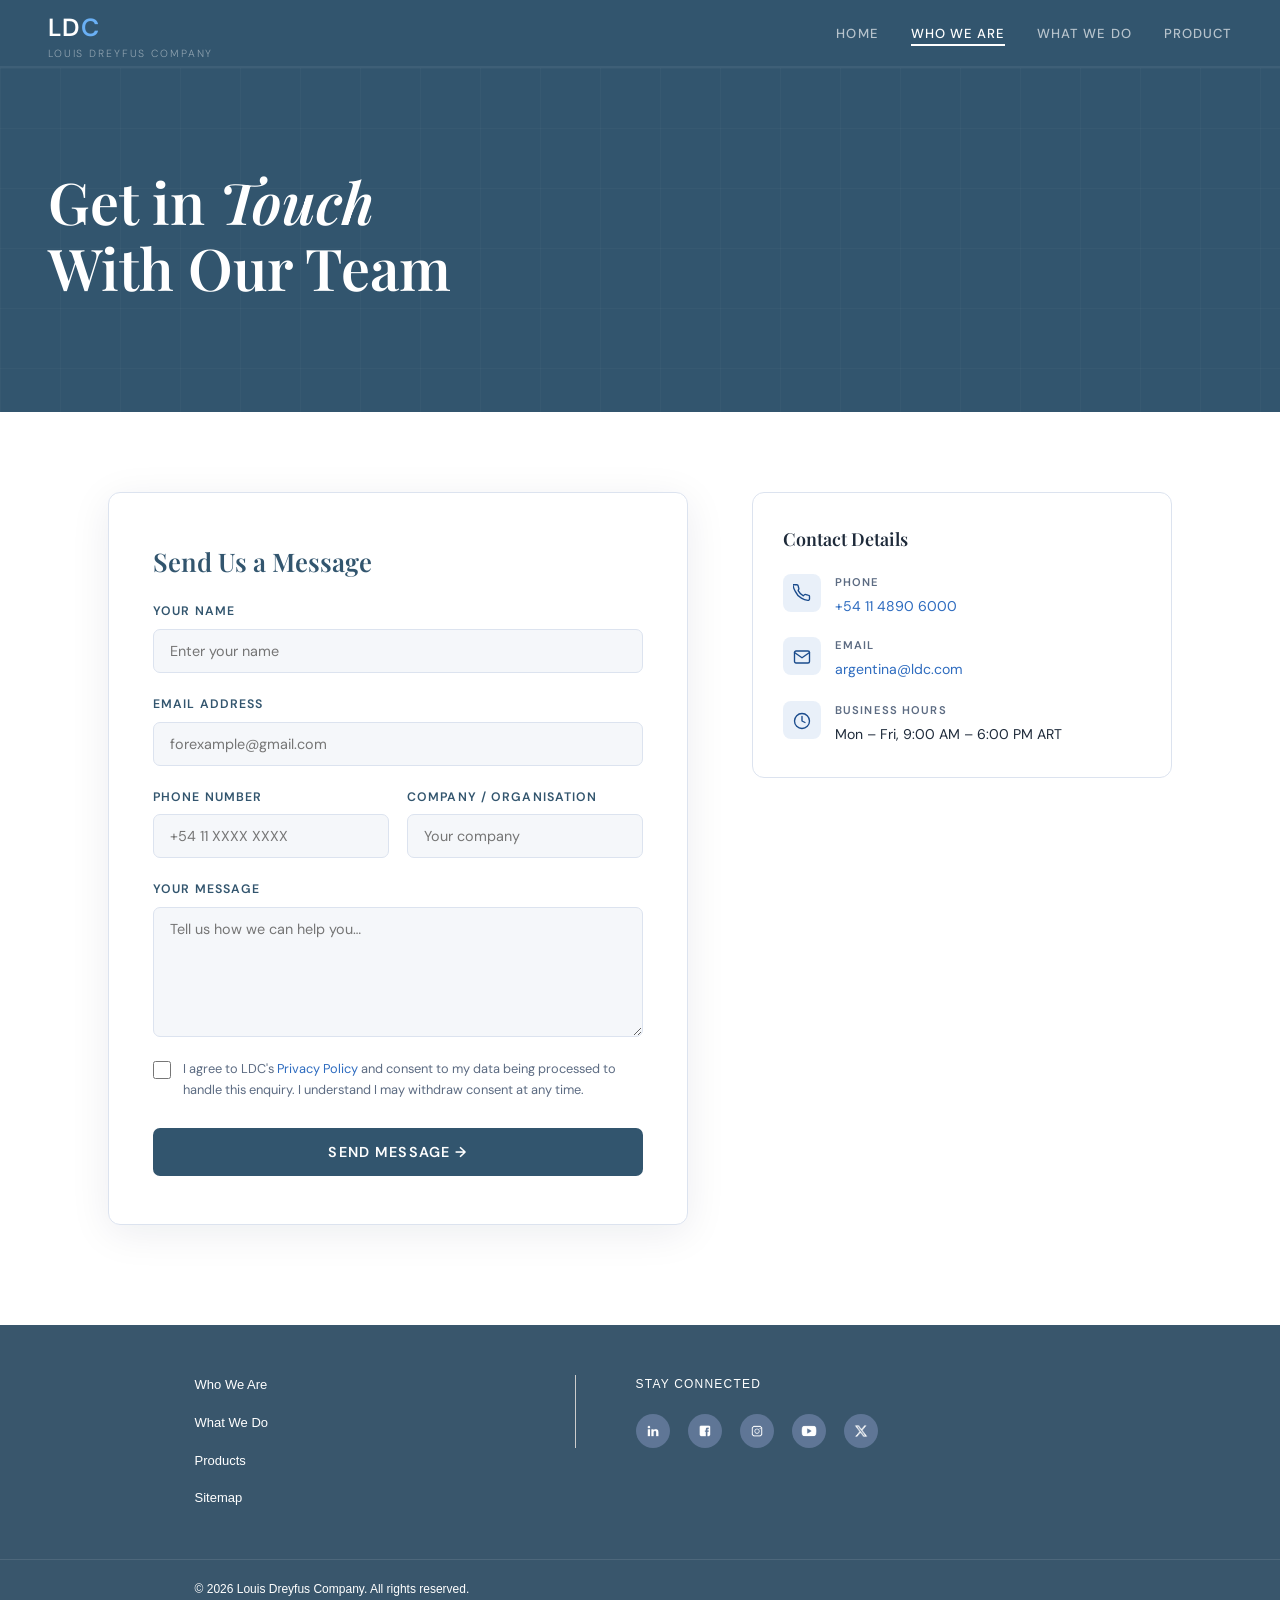
==== contact.html @ 5db34d22 "Made Who we are and what we do section" ====
<!doctype html>
<html lang="en">
  <head>
    <meta charset="UTF-8" />
    <meta name="viewport" content="width=device-width, initial-scale=1.0" />
    <title>Contact Us — LDC Argentina</title>
    <link
      href="https://fonts.googleapis.com/css2?family=Playfair+Display:wght@400;600&family=DM+Sans:wght@300;400;500;600&display=swap"
      rel="stylesheet"
    />
    <link rel="stylesheet" href="assets/contact.css" />
  </head>
  <body>
    <header>
      <nav>
        <a href="index.html" class="nav-logo">
          <div>
            <div class="nav-logo-letters">
              LD<span>C</span><sup class="nav-logo-dot"></sup>
            </div>
            <div class="nav-sub">Louis Dreyfus Company</div>
          </div>
        </a>
        <ul class="nav-links">
          <li><a href="index.html">Home</a></li>
          <li><a href="#" class="active">Who We Are</a></li>
          <li><a href="#">What We Do</a></li>
          <li><a href="#">Product</a></li>
        </ul>
        <div class="menu-icon">
          <span></span>
          <span></span>
        </div>
      </nav>
      <div class="sidebar-parent">
        <div class="sidebar-child">
          <div class="sidebar-body">
            <div class="sidebar-body-child">
              <a href="index.html" class="sb-body-child-link" id="fourth">
                Home
              </a>
            </div>
            <div class="sidebar-body-child">
              <a href="#" class="sb-body-child-link"> Products </a>
            </div>
            <div class="sidebar-body-child">
              <a href="#" class="sb-body-child-link" id="first">
                Who We Are
                <button class="sb-body-icon-holder">
                  <svg viewBox="0 0 24 24" xmlns="http://www.w3.org/2000/svg">
                    <polyline points="9 18 15 12 9 6"></polyline>
                  </svg>
                </button>
              </a>
              <div
                class="body-grandchild-outer-container"
                id="first-grandchild"
              >
                <div class="body-grandchild-inner-container">
                  <div class="grandchild-body">
                    <div class="grandchild-body-head">
                      <a
                        href="#"
                        class="grandchild-head-link"
                        id="first-grandchild-remove"
                      >
                        <button class="grandchild-icon-holder">
                          <svg
                            viewBox="0 0 24 24"
                            class="grandchild-svg"
                            xmlns="http://www.w3.org/2000/svg"
                          >
                            <polyline points="9 18 15 12 9 6"></polyline>
                          </svg>
                        </button>
                        Who We Are
                      </a>
                    </div>
                    <div class="grandchild-body-main">
                      <div class="grandchild-main-child">
                        <a href="" class="grandchild-main-child-link"
                          >About Us</a
                        >
                      </div>
                      <div class="grandchild-main-child">
                        <a href="" class="grandchild-main-child-link"
                          >LDC in Argentina</a
                        >
                      </div>
                      <div class="grandchild-main-child">
                        <a
                          href="#"
                          class="grandchild-main-child-link"
                          id="Business_Lines"
                          >Business Lines
                          <div class="plus-icon" id="plus-icon">
                            <svg
                              aria-hidden="true"
                              focusable="false"
                              data-prefix="fas"
                              data-icon="plus"
                              class="svg-inline--fa fa-plus fa-w-14 ldc-nav__collapse-link-icon"
                              role="img"
                              xmlns="http://www.w3.org/2000/svg"
                              viewBox="0 0 448 512"
                            >
                              <path
                                fill="currentColor"
                                d="M416 208H272V64c0-17.67-14.33-32-32-32h-32c-17.67 0-32 14.33-32 32v144H32c-17.67 0-32 14.33-32 32v32c0 17.67 14.33 32 32 32h144v144c0 17.67 14.33 32 32 32h32c17.67 0 32-14.33 32-32V304h144c17.67 0 32-14.33 32-32v-32c0-17.67-14.33-32-32-32z"
                              ></path>
                            </svg>
                          </div>
                        </a>
                        <div class="gc-dropdown-parent" id="Gc_Dropdown">
                          <div class="gc-dropdown-child">
                            <a href="#" class="gc-child">Cotton</a>
                            <a href="#" class="gc-child"
                              >Food & Feed Solutions</a
                            >
                            <a href="#" class="gc-child">Grains & Oilseeds</a>
                          </div>
                        </div>
                      </div>
                      <div class="grandchild-main-child">
                        <a href="" class="grandchild-main-child-link"
                          >Our Value Chain</a
                        >
                      </div>
                      <div class="grandchild-main-child">
                        <a href="" class="grandchild-main-child-link"
                          >Our Locations</a
                        >
                      </div>
                    </div>
                  </div>
                </div>
              </div>
            </div>

            <div class="sidebar-body-child">
              <a href="#" class="sb-body-child-link" id="second">
                What We Do
                <button class="sb-body-icon-holder">
                  <svg viewBox="0 0 24 24" xmlns="http://www.w3.org/2000/svg">
                    <polyline points="9 18 15 12 9 6"></polyline>
                  </svg>
                </button>
              </a>
              <div
                class="body-grandchild-outer-container"
                id="second-grandchild"
              >
                <div class="body-grandchild-inner-container">
                  <div class="grandchild-body">
                    <div class="grandchild-body-head">
                      <a
                        href="#"
                        class="grandchild-head-link"
                        id="second-grandchild-remove"
                      >
                        <button class="grandchild-icon-holder">
                          <svg
                            viewBox="0 0 24 24"
                            class="grandchild-svg"
                            xmlns="http://www.w3.org/2000/svg"
                          >
                            <polyline points="9 18 15 12 9 6"></polyline>
                          </svg>
                        </button>
                        What We Do
                      </a>
                    </div>
                    <div class="grandchild-body-main">
                      <div class="grandchild-main-child">
                        <a href="" class="grandchild-main-child-link"
                          >Animal Feed & Pet Food</a
                        >
                      </div>
                      <div class="grandchild-main-child">
                        <a href="" class="grandchild-main-child-link"
                          >Bioenergy</a
                        >
                      </div>
                      <div class="grandchild-main-child">
                        <a
                          href="#"
                          class="grandchild-main-child-link"
                          id="Food_Beverages"
                        >
                          Food & Beverages
                          <div class="plus-icon" id="plus-icon-food">
                            <svg
                              aria-hidden="true"
                              focusable="false"
                              data-prefix="fas"
                              data-icon="plus"
                              class="svg-inline--fa fa-plus fa-w-14 ldc-nav__collapse-link-icon"
                              role="img"
                              xmlns="http://www.w3.org/2000/svg"
                              viewBox="0 0 448 512"
                            >
                              <path
                                fill="currentColor"
                                d="M416 208H272V64c0-17.67-14.33-32-32-32h-32c-17.67 0-32 14.33-32 32v144H32c-17.67 0-32 14.33-32 32v32c0 17.67 14.33 32 32 32h144v144c0 17.67 14.33 32 32 32h32c17.67 0 32-14.33 32-32V304h144c17.67 0 32-14.33 32-32v-32c0-17.67-14.33-32-32-32z"
                              ></path>
                            </svg>
                          </div>
                        </a>
                        <div class="gc-dropdown-parent" id="Gc_Dropdown_Food">
                          <div class="gc-dropdown-child">
                            <a href="#" class="gc-child">Sugar</a>
                            <a href="#" class="gc-child">Rice</a>
                            <a href="#" class="gc-child">Fruit Juice</a>
                            <a href="#" class="gc-child">Edible Oils</a>
                            <a href="#" class="gc-child">Coffee</a>
                            <a href="#" class="gc-child">Cereals</a>
                          </div>
                        </div>
                      </div>
                      <div class="grandchild-main-child">
                        <a
                          href="#"
                          class="grandchild-main-child-link"
                          id="Ingredients"
                        >
                          Ingredients
                          <div class="plus-icon" id="plus-icon-ingredients">
                            <svg
                              aria-hidden="true"
                              focusable="false"
                              data-prefix="fas"
                              data-icon="plus"
                              class="svg-inline--fa fa-plus fa-w-14 ldc-nav__collapse-link-icon"
                              role="img"
                              xmlns="http://www.w3.org/2000/svg"
                              viewBox="0 0 448 512"
                            >
                              <path
                                fill="currentColor"
                                d="M416 208H272V64c0-17.67-14.33-32-32-32h-32c-17.67 0-32 14.33-32 32v144H32c-17.67 0-32 14.33-32 32v32c0 17.67 14.33 32 32 32h144v144c0 17.67 14.33 32 32 32h32c17.67 0 32-14.33 32-32V304h144c17.67 0 32-14.33 32-32v-32c0-17.67-14.33-32-32-32z"
                              ></path>
                            </svg>
                          </div>
                        </a>
                        <div
                          class="gc-dropdown-parent"
                          id="Gc_Dropdown_Ingredients"
                        >
                          <div class="gc-dropdown-child">
                            <a href="#" class="gc-child">Canola Oil</a>
                            <a href="#" class="gc-child">Glycerin</a>
                            <a href="#" class="gc-child">Lecithin</a>
                            <a href="#" class="gc-child"
                              >Neutral Citrus Ingredients</a
                            >
                          </div>
                        </div>
                      </div>
                      <div class="grandchild-main-child">
                        <a href="" class="grandchild-main-child-link"
                          >Plants Proteins</a
                        >
                      </div>
                      <div class="grandchild-main-child">
                        <a href="" class="grandchild-main-child-link"
                          >Pharmaceuticals & Cosmetics</a
                        >
                      </div>
                      <div class="grandchild-main-child">
                        <a href="" class="grandchild-main-child-link"
                          >Textiles & Fibers</a
                        >
                      </div>
                      <div class="grandchild-main-child">
                        <a href="" class="grandchild-main-child-link"
                          >Transportation</a
                        >
                      </div>
                    </div>
                  </div>
                </div>
              </div>
            </div>
          </div>

          <div class="sidebar-footer">
            <div class="sidebar-footer-child">
              <div class="social-icon-container">
                <a href="" class="social-icon-link" aria-label="YouTube">
                  <img
                    src="./Images/icon-youtube-white-1.png"
                    alt="YouTube"
                    class="social-icon-image"
                  />
                </a>
                <a href="" class="social-icon-link" aria-label="X">
                  <img
                    src="./Images/x-logo-5-1.png"
                    alt="X"
                    class="social-icon-image"
                  />
                </a>
                <a href="" class="social-icon-link" aria-label="LinkedIn">
                  <img
                    src="./Images/icon-linkedin-white-1.png"
                    alt="LinkedIn"
                    class="social-icon-image"
                  />
                </a>
                <a href="" class="social-icon-link" aria-label="Facebook">
                  <img
                    src="./Images/facebook-v3.png"
                    alt="Facebook"
                    class="social-icon-image"
                  />
                </a>
                <a href="" class="social-icon-link" aria-label="Instagram">
                  <img
                    src="./Images/instagram-v2.png"
                    alt="Instagram"
                    class="social-icon-image"
                  />
                </a>
              </div>
            </div>
          </div>
        </div>
      </div>
    </header>

    <section class="hero">
      <div class="hero-grid"></div>
      <div class="hero-content">
        <h1>Get in <em>Touch</em><br />With Our Team</h1>
      </div>
    </section>

    <main>
      <div class="page-wrap">
        <div class="form-card">
          <h2>Send Us a Message</h2>

          <form id="contactForm" novalidate>
            <div class="form-row-x">
              <div class="field">
                <label for="fname">Your Name</label>
                <input
                  type="text"
                  id="fname"
                  placeholder="Enter your name"
                  required
                />
              </div>
            </div>

            <div class="field">
              <label for="email">Email Address</label>
              <input
                type="email"
                id="email"
                placeholder="forexample@gmail.com"
                required
              />
            </div>

            <div class="form-row">
              <div class="field">
                <label for="phone">Phone Number</label>
                <input type="tel" id="phone" placeholder="+54 11 XXXX XXXX" />
              </div>
              <div class="field">
                <label for="company">Company / Organisation</label>
                <input type="text" id="company" placeholder="Your company" />
              </div>
            </div>

            <div class="field">
              <label for="msg">Your Message</label>
              <textarea
                id="msg"
                placeholder="Tell us how we can help you…"
                required
              ></textarea>
            </div>

            <div class="check-wrap">
              <input type="checkbox" id="consent" required />
              <p>
                I agree to LDC's <a href="#">Privacy Policy</a> and consent to
                my data being processed to handle this enquiry. I understand I
                may withdraw consent at any time.
              </p>
            </div>

            <button type="submit" class="btn-submit">
              Send Message &rarr;
            </button>
          </form>
        </div>

        <aside class="sidebar">
          <div class="info-card">
            <h3>Contact Details</h3>

            <div class="contact-item">
              <div class="ci-icon">
                <svg
                  viewBox="0 0 24 24"
                  fill="none"
                  stroke="#1a4b8c"
                  stroke-width="1.8"
                  stroke-linecap="round"
                  stroke-linejoin="round"
                >
                  <path
                    d="M22 16.92v3a2 2 0 01-2.18 2 19.79 19.79 0 01-8.63-3.07A19.5 19.5 0 013.07 9.81a19.79 19.79 0 01-3.07-8.72A2 2 0 012 1h3a2 2 0 012 1.72c.127.96.361 1.903.7 2.81a2 2 0 01-.45 2.11L6.91 8.91a16 16 0 006.88 6.88l1.27-1.27a2 2 0 012.11-.45c.907.339 1.85.573 2.81.7A2 2 0 0122 16.92z"
                  />
                </svg>
              </div>
              <div>
                <div class="ci-label">Phone</div>
                <div class="ci-value">
                  <a href="tel:+541148906000">+54 11 4890 6000</a>
                </div>
              </div>
            </div>

            <div class="contact-item">
              <div class="ci-icon">
                <svg
                  viewBox="0 0 24 24"
                  fill="none"
                  stroke="#1a4b8c"
                  stroke-width="1.8"
                  stroke-linecap="round"
                  stroke-linejoin="round"
                >
                  <path
                    d="M4 4h16c1.1 0 2 .9 2 2v12c0 1.1-.9 2-2 2H4c-1.1 0-2-.9-2-2V6c0-1.1.9-2 2-2z"
                  />
                  <polyline points="22,6 12,13 2,6" />
                </svg>
              </div>
              <div>
                <div class="ci-label">Email</div>
                <div class="ci-value">
                  <a href="mailto:argentina@ldc.com">argentina@ldc.com</a>
                </div>
              </div>
            </div>

            <div class="contact-item">
              <div class="ci-icon">
                <svg
                  viewBox="0 0 24 24"
                  fill="none"
                  stroke="#1a4b8c"
                  stroke-width="1.8"
                  stroke-linecap="round"
                  stroke-linejoin="round"
                >
                  <circle cx="12" cy="12" r="10" />
                  <polyline points="12 6 12 12 16 14" />
                </svg>
              </div>
              <div>
                <div class="ci-label">Business Hours</div>
                <div class="ci-value">Mon – Fri, 9:00 AM – 6:00 PM ART</div>
              </div>
            </div>
          </div>
        </aside>
      </div>
    </main>

    <!-- FOOTER -->
    <footer>
      <div class="footer">
        <div class="footer-child">
          <div class="footer-links">
            <div class="footer-col">
              <div class="footer-accordion-body" id="footer-site">
                <div class="footer-col-grid">
                  <div class="footer-col-left">
                    <a href="#" class="footer-link">Who We Are</a>
                    <a href="#" class="footer-link">What We Do</a>
                    <a href="contact.html" class="footer-link">Products</a>
                    <a href="#" class="footer-link">Sitemap</a>
                  </div>
                </div>
              </div>
            </div>

            <div class="footer-col footer-col-social">
              <span class="footer-social-heading">Stay Connected</span>
              <div class="footer-social-icons">
                <a href="" class="footer-social-link" aria-label="LinkedIn">
                  <img
                    src="./Images/icon-linkedin-white-1.png"
                    alt="LinkedIn"
                    class="footer-social-icon"
                  />
                </a>
                <a href="" class="footer-social-link" aria-label="Facebook">
                  <img
                    src="./Images/facebook-v3.png"
                    alt="Facebook"
                    class="footer-social-icon"
                  />
                </a>
                <a href="" class="footer-social-link" aria-label="Instagram">
                  <img
                    src="./Images/instagram-v2.png"
                    alt="Instagram"
                    class="footer-social-icon"
                  />
                </a>
                <a href="" class="footer-social-link" aria-label="YouTube">
                  <img
                    src="./Images/icon-youtube-white-1.png"
                    alt="YouTube"
                    class="footer-social-icon"
                  />
                </a>
                <a href="" class="footer-social-link" aria-label="X">
                  <img
                    src="./Images/x-logo-5-1.png"
                    alt="X"
                    class="footer-social-icon"
                  />
                </a>
              </div>
            </div>
          </div>
        </div>
      </div>
      <div class="footer-bottom">
        <span class="footer-copyright"
          >© 2026 Louis Dreyfus Company. All rights reserved.
        </span>
      </div>
    </footer>

    <div id="toast">
      ✓ &nbsp;Your message has been sent. We'll be in touch shortly.
    </div>

    <script src="assets/contact.js"></script>
  </body>
</html>
---- assets/contact.css ----
*,
*::before,
*::after {
  box-sizing: border-box;
  margin: 0;
  padding: 0;
}

:root {
  --navy: #32556e;
  --navy-mid: #1d313f;
  --blue: #4e718a;
  --blue-lt: #2d6bbf;
  --green: #ffffff;
  --green-lt: #38c05e;
  --white: #ffffff;
  --off-wh: #f5f7fa;
  --border: #dce3ef;
  --text: #1e2a3a;
  --muted: #5c6b82;
  --font-disp: "Playfair Display", Georgia, serif;
  --font-body: "DM Sans", sans-serif;
}

html {
  scroll-behavior: smooth;
}

body {
  font-family: var(--font-body);
  color: var(--text);
  background: var(--white);
  line-height: 1.6;
}

nav {
  position: fixed;
  top: 0;
  left: 0;
  right: 0;
  z-index: 100;
  background: var(--navy);
  display: flex;
  align-items: center;
  justify-content: space-between;
  padding: 0 48px;
  height: 68px;
  border-bottom: 2px solid rgba(255, 255, 255, 0.06);
}
.nav-logo {
  display: flex;
  align-items: center;
  gap: 10px;
  text-decoration: none;
}
.nav-logo-letters {
  font-family: var(--font-body);
  font-weight: 600;
  font-size: 1.55rem;
  letter-spacing: 0.04em;
  color: var(--white);
}
.nav-logo-letters span {
  color: #6ab0f5;
}
.nav-logo-dot {
  width: 7px;
  height: 7px;
  background: var(--green);
  border-radius: 50%;
  margin-left: 2px;
  margin-bottom: 14px;
  flex-shrink: 0;
}
.nav-sub {
  font-family: var(--font-body);
  font-size: 0.65rem;
  font-weight: 300;
  letter-spacing: 0.18em;
  text-transform: uppercase;
  color: rgba(255, 255, 255, 0.45);
  margin-top: -2px;
}
.nav-links {
  display: flex;
  gap: 32px;
  list-style: none;
}
.nav-links a {
  color: rgba(255, 255, 255, 0.65);
  text-decoration: none;
  font-size: 0.82rem;
  font-weight: 500;
  letter-spacing: 0.08em;
  text-transform: uppercase;
  transition: color 0.2s;
}
.nav-links a:hover,
.nav-links a.active {
  color: var(--white);
}
.nav-links a.active {
  border-bottom: 2px solid var(--green);
  padding-bottom: 2px;
}
.menu-icon {
  display: none;
}
.sidebar-parent {
  display: none;
}
.hero {
  margin-top: 68px;
  background-color: var(--navy);
  position: relative;
  overflow: hidden;
  padding: 100px 48px 90px;
}
.hero::before {
  content: "";
  position: absolute;
  inset: 0;
}
.hero-grid {
  position: absolute;
  inset: 0;
  background-image:
    linear-gradient(rgba(255, 255, 255, 0.025) 1px, transparent 1px),
    linear-gradient(90deg, rgba(255, 255, 255, 0.025) 1px, transparent 1px);
  background-size: 60px 60px;
}
.hero-content {
  position: relative;
  z-index: 2;
  max-width: 700px;
}
.hero-eyebrow {
  display: inline-flex;
  align-items: center;
  gap: 10px;
  font-size: 0.72rem;
  font-weight: 600;
  letter-spacing: 0.22em;
  text-transform: uppercase;
  color: var(--green);
  margin-bottom: 22px;
}
.hero-eyebrow::before {
  content: "";
  display: block;
  width: 28px;
  height: 2px;
  background: var(--green);
  flex-shrink: 0;
}
.hero h1 {
  font-family: var(--font-disp);
  font-size: clamp(2.4rem, 5vw, 3.6rem);
  font-weight: 600;
  color: var(--white);
  line-height: 1.15;
  margin-bottom: 22px;
}
.hero h1 em {
  font-style: italic;
  color: var(--green);
}
.hero-desc {
  font-size: 0.98rem;
  font-weight: 300;
  color: var(--green);
  max-width: 520px;
  line-height: 1.75;
}

.page-wrap {
  max-width: 1160px;
  margin: 0 auto;
  padding: 80px 48px 100px;
  display: grid;
  grid-template-columns: 1fr 420px;
  gap: 64px;
  align-items: start;
}

.form-card {
  background: var(--white);
  border: 1px solid var(--border);
  border-radius: 12px;
  padding: 48px 44px;
  box-shadow: 0 8px 40px rgba(10, 31, 68, 0.08);
}
.form-card h2 {
  font-family: var(--font-disp);
  font-size: 1.6rem;
  font-weight: 600;
  color: var(--navy);
  margin-bottom: 20px;
}
.form-card .sub {
  font-size: 0.87rem;
  color: var(--muted);
  margin-bottom: 36px;
}

.form-row {
  display: grid;
  grid-template-columns: 1fr 1fr;
  gap: 18px;
}

.field {
  margin-bottom: 22px;
  display: flex;
  flex-direction: column;
  gap: 7px;
}
.field label {
  font-size: 0.77rem;
  font-weight: 600;
  letter-spacing: 0.09em;
  text-transform: uppercase;
  color: var(--navy);
}
.field input,
.field select,
.field textarea {
  width: 100%;
  padding: 12px 16px;
  border: 1.5px solid var(--border);
  border-radius: 7px;
  font-family: var(--font-body);
  font-size: 0.9rem;
  color: var(--text);
  background: var(--off-wh);
  transition:
    border-color 0.2s,
    box-shadow 0.2s,
    background 0.2s;
  outline: none;
  appearance: none;
}
.field input:focus,
.field select:focus,
.field textarea:focus {
  border-color: var(--blue-lt);
  background: var(--white);
  box-shadow: 0 0 0 3px rgba(45, 107, 191, 0.12);
}
.field textarea {
  resize: vertical;
  min-height: 130px;
}
.field select {
  background-image: url("data:image/svg+xml,%3Csvg xmlns='http://www.w3.org/2000/svg' width='12' height='8' fill='none'%3E%3Cpath d='M1 1l5 5 5-5' stroke='%235c6b82' stroke-width='1.8' stroke-linecap='round'/%3E%3C/svg%3E");
  background-repeat: no-repeat;
  background-position: right 14px center;
  padding-right: 40px;
  cursor: pointer;
}

.check-wrap {
  display: flex;
  align-items: flex-start;
  gap: 12px;
  margin-bottom: 28px;
}
.check-wrap input[type="checkbox"] {
  width: 18px;
  height: 18px;
  accent-color: var(--blue);
  flex-shrink: 0;
  margin-top: 2px;
}
.check-wrap p {
  font-size: 0.8rem;
  color: var(--muted);
  line-height: 1.6;
}
.check-wrap a {
  color: var(--blue-lt);
  text-decoration: none;
}

.btn-submit {
  width: 100%;
  padding: 15px 24px;
  background: var(--navy);
  color: var(--white);
  border: none;
  border-radius: 7px;
  font-family: var(--font-body);
  font-size: 0.9rem;
  font-weight: 600;
  letter-spacing: 0.08em;
  text-transform: uppercase;
  cursor: pointer;
  position: relative;
  overflow: hidden;
  transition:
    background 0.25s,
    transform 0.15s;
}
.btn-submit::after {
  content: "";
  position: absolute;
  inset: 0;
  background: linear-gradient(
    90deg,
    transparent,
    rgba(255, 255, 255, 0.08),
    transparent
  );
  transform: translateX(-100%);
  transition: transform 0.5s;
}
.btn-submit:hover {
  background: var(--blue);
}
.btn-submit:hover::after {
  transform: translateX(100%);
}
.btn-submit:active {
  transform: scale(0.98);
}

.sidebar {
  display: flex;
  flex-direction: column;
  gap: 28px;
}

.info-card {
  border-radius: 12px;
  padding: 32px 30px;
  border: 1px solid var(--border);
  background: var(--white);
}
.info-card.dark {
  background: var(--navy);
  border-color: transparent;
  color: var(--white);
  display: none;
}
.info-card h3 {
  font-family: var(--font-disp);
  font-size: 1.12rem;
  font-weight: 600;
  margin-bottom: 20px;
  color: inherit;
}
.info-card.dark h3 {
  color: var(--white);
}

.contact-item {
  display: flex;
  align-items: flex-start;
  gap: 14px;
  margin-bottom: 20px;
}
.contact-item:last-child {
  margin-bottom: 0;
}
.ci-icon {
  width: 38px;
  height: 38px;
  border-radius: 8px;
  background: rgba(45, 107, 191, 0.1);
  display: flex;
  align-items: center;
  justify-content: center;
  flex-shrink: 0;
}
.dark .ci-icon {
  background: rgba(255, 255, 255, 0.1);
}
.ci-icon svg {
  width: 18px;
  height: 18px;
}
.ci-label {
  font-size: 0.7rem;
  font-weight: 600;
  letter-spacing: 0.1em;
  text-transform: uppercase;
  color: var(--muted);
  margin-bottom: 4px;
}
.dark .ci-label {
  color: rgba(255, 255, 255, 0.5);
}
.ci-value {
  font-size: 0.88rem;
  font-weight: 400;
  color: var(--text);
  line-height: 1.55;
}
.dark .ci-value {
  color: rgba(255, 255, 255, 0.85);
}
.ci-value a {
  color: var(--blue-lt);
  text-decoration: none;
}
.dark .ci-value a {
  color: #7ec8f8;
}

.divider {
  height: 1px;
  background: rgba(255, 255, 255, 0.1);
  margin: 18px 0;
}

.offices-list {
  display: flex;
  flex-direction: column;
  gap: 14px;
}
.office {
  padding: 14px 16px;
  border-radius: 8px;
  background: rgba(255, 255, 255, 0.05);
  border: 1px solid rgba(255, 255, 255, 0.08);
}
.office-city {
  font-size: 0.8rem;
  font-weight: 600;
  color: var(--white);
  margin-bottom: 4px;
}
.office-addr {
  font-size: 0.78rem;
  color: rgba(255, 255, 255, 0.55);
  line-height: 1.5;
}
.office-dot {
  display: inline-block;
  width: 7px;
  height: 7px;
  background: var(--green);
  border-radius: 50%;
  margin-right: 8px;
}

.hours-grid {
  display: grid;
  grid-template-columns: auto 1fr;
  gap: 6px 16px;
}
.hours-day {
  font-size: 0.82rem;
  font-weight: 500;
  color: var(--text);
}
.hours-time {
  font-size: 0.82rem;
  color: var(--muted);
}

#toast {
  position: fixed;
  bottom: 32px;
  right: 32px;
  background: var(--navy);
  color: var(--white);
  padding: 16px 24px;
  border-radius: 10px;
  font-size: 0.88rem;
  font-weight: 500;
  box-shadow: 0 8px 30px rgba(0, 0, 0, 0.25);
  border-left: 4px solid var(--green);
  transform: translateY(20px);
  opacity: 0;
  transition:
    opacity 0.3s,
    transform 0.3s;
  pointer-events: none;
  z-index: 999;
  max-width: 320px;
}
#toast.show {
  opacity: 1;
  transform: translateY(0);
}

@media (max-width: 900px) {
  nav {
    padding: 0 24px;
  }
  .nav-links {
    display: none;
  }
  .menu-icon {
    display: block;
    cursor: pointer;
    height: 20px;
    position: relative;
    right: 0;
    width: 20px;
  }
  .menu-icon span {
    background: #d8d8d8;
    height: 1px;
    left: 0;
    margin: 0 auto;
    position: absolute;
    right: 0;
    transform: rotate(0);
    transition: all 0.5s cubic-bezier(0.175, 0.885, 0.32, 1.275);
    width: 100%;
  }
  .menu-icon span:first-child {
    top: 5px;
  }
  .menu-icon.active span:first-child {
    top: 50%;
    transform: translateY(-50%) rotate(-45deg);
  }
  .menu-icon span:last-child {
    bottom: 5px;
  }
  .menu-icon.active span:last-child {
    bottom: 50%;
    transform: translateY(50%) rotate(45deg);
  }
  .sidebar-parent {
    display: block;
    position: fixed;
    top: 70px;
    right: 0;
    bottom: 0;
    width: 300px;
    transform: translateX(500px);
    transition: all 0.4s ease-in-out;
    z-index: 100;
  }
  .sidebar-parent.active {
    transform: translateX(0px);
  }
  .sidebar-child {
    height: 100%;
    overflow-y: auto;
    display: flex;
    flex-flow: column nowrap;
    background-color: white;
  }
  .sidebar-body {
    display: flex;
    flex-flow: column nowrap;
    flex: 1;
    overflow-y: auto;
  }
  .sidebar-footer {
    background-color: var(--topbar-bg);
    margin-top: auto;
    position: relative;
    z-index: 300;
    flex-shrink: 0;
  }
  .sidebar-body-child {
    padding-left: 1rem;
    padding-right: 2px;
    border-bottom: 1px solid #e5e5e5;
  }
  .sb-body-child-link {
    font-family: var(--font-family);
    display: flex;
    justify-content: space-between;
    text-decoration: none;
    text-transform: capitalize;
    font-size: 20px;
    font-weight: lighter;
    line-height: 1.5em;
    color: var(--black-font-color);
    align-items: center;
    padding: 0.875em 0;
  }
  .sb-body-icon-holder {
    border: none;
    background-color: transparent;
  }
  .sb-body-icon-holder svg {
    fill: white;
    stroke: black;
    width: 25px;
    height: 25px;
  }
  .body-grandchild-outer-container {
    display: block;
    position: fixed;
    top: 0;
    right: 0;
    bottom: 0;
    transform: translateX(500px);
    transition: 0.4s ease-in-out;
    z-index: 200;
  }
  .body-grandchild-outer-container.active {
    transform: translateX(0);
  }

  .body-grandchild-inner-container {
    height: calc(112vh - 50px - 155px);
    width: 300px;
    display: flex;
    flex-flow: column nowrap;
    padding-left: 10px;
    padding-right: 10px;
    background-color: white;
    overflow-y: auto;
  }
  .grandchild-body {
    display: flex;
    flex-flow: column nowrap;
  }
  .grandchild-body-head {
    padding: 1.1rem 0 1.1rem 0;
    display: flex;
    justify-content: flex-start;
    align-items: center;
    border-bottom: 1px solid #e5e5e5;
  }
  .grandchild-head-link {
    text-decoration: none;
    display: flex;
    align-items: center;
    font-size: 25px;
    font-weight: lighter;
    font-family: var(--font-family);
    color: var(--black-font-color);
  }
  .grandchild-icon-holder {
    background-color: transparent;
    border: none;
  }
  .grandchild-svg {
    width: 30px;
    height: 30px;
    fill: white;
    stroke: black;
    transform: rotate(180deg);
  }
  .grandchild-body-main {
    display: flex;
    flex-flow: column nowrap;
  }
  .grandchild-main-child {
    padding: 1rem 0px 1rem 0px;
    width: 100%;
    border-bottom: 1px solid #e5e5e5;
  }
  .grandchild-main-child:last-child {
    border-bottom: none;
  }
  .grandchild-main-child-link {
    display: flex;
    justify-content: space-between;
    width: 100%;
    font-weight: lighter;
    text-decoration: none;
    font-size: 17px;
    color: var(--grandchild-text-color);
  }
  .gc-dropdown-parent {
    max-height: 0;
    overflow: hidden;
    opacity: 0;
    pointer-events: none;
    transition:
      max-height 0.3s ease-in-out,
      opacity 0.2s ease-in-out;
  }
  .gc-dropdown-parent.active {
    max-height: 500px;
    opacity: 1;
    pointer-events: all;
  }
  .gc-dropdown-child {
    display: flex;
    align-items: flex-end;
    justify-content: flex-end;
    flex-flow: column nowrap;
  }
  .gc-child {
    cursor: pointer;
    width: 95%;
    text-decoration: none;
    border-top: 1px solid #e5e5e5;
    padding: 1rem 10px 1rem 10px;
    font-size: 14px;
    color: var(--grandchild-text-color);
  }
  .gc-child:first-child {
    border-top: none;
  }
  .plus-icon {
    margin-right: 5px;
    display: flex;
    align-items: center;
    justify-content: center;
    transition: transform 0.2s ease-in-out;
  }

  .plus-icon.active {
    transform: rotate(45deg);
  }

  .plus-icon svg {
    width: 10px;
    height: 10px;
    display: block;
    transform-origin: center center;
  }
  .sidebar-footer-child {
    /* padding: 1rem 10px 3rem 10px; */
    margin: 1rem;
    display: flex;
    flex-flow: column nowrap;
  }
  .social-icon-container {
    padding-top: 10px;
    display: flex;
    width: 100%;
  }
  .social-icon-image {
    width: 30px;
    height: 30px;
  }
  .hero {
    padding: 70px 24px 60px;
  }
  .page-wrap {
    grid-template-columns: 1fr;
    padding: 48px 24px 72px;
    gap: 40px;
  }
  .form-row {
    grid-template-columns: 1fr;
  }
  .form-card {
    padding: 32px 24px;
  }
}

@keyframes fadeUp {
  from {
    opacity: 0;
    transform: translateY(24px);
  }
  to {
    opacity: 1;
    transform: translateY(0);
  }
}
.hero-content {
  animation: fadeUp 0.7s ease both;
}
.form-card {
  animation: fadeUp 0.7s ease 0.15s both;
}
.sidebar {
  animation: fadeUp 0.7s ease 0.25s both;
}

/* Footer */
.footer {
  width: 100%;
}
.footer-child {
  margin: 0 auto;
  width: 100%;
  background-color: #39566c;
  padding: 50px 0 50px;
}
.footer-links {
  margin: 0 auto;
  display: flex;
  align-items: flex-start;
  padding: 0 5% 0 15.2%;
}

.footer-col {
  width: 380px;
}

.footer-accordion-body {
  display: flex;
  white-space: nowrap;

  gap: 2.5rem;
}

.footer-col-grid {
  display: flex;
  gap: 45px;
}

.footer-col-left {
  display: flex;
  flex-direction: column;
  gap: 17px;
}

.footer-link {
  font-family: Arial, Helvetica, sans-serif;
  font-size: 13px;
  color: var(--green);
  text-decoration: none;
  transition: color 0.2s;
}

.footer-link:hover {
  color: #dfdfdf;
  text-decoration: underline;
}

/* Footer bottom */
.footer-bottom {
  width: 100%;
  background-color: #39566c;
  border-top: 1px solid rgba(255, 255, 255, 0.1);
  display: flex;
  align-items: center;
  justify-content: space-between;
  height: 60px;
}

.footer-copyright {
  font-family: Arial, Helvetica, sans-serif;
  font-size: 12px;
  color: var(--green);
  padding-left: 15.2%;
}

.footer-top-btn {
  background-color: #df532a;
  border: none;
  cursor: pointer;
  font-family: Arial, Helvetica, sans-serif;
  font-size: 14px;
  font-weight: 500;
  color: #ffffff;
  padding: 0 32px;
  height: 100%;
  letter-spacing: 0.04em;
  transition: background-color 0.2s;
}

.footer-top-btn:hover {
  background-color: #c4471f;
}
.footer-col-social {
  display: flex;
  flex-direction: column;
  gap: 20px;
  padding-left: 60px;
  border-left: 1px solid #ccc;
}

.footer-social-heading {
  font-family: Arial, Helvetica, sans-serif;
  font-size: 12px;
  font-weight: 500;
  letter-spacing: 0.1em;
  color: var(--green);
  text-transform: uppercase;
}

.footer-social-icons {
  display: flex;
  align-items: center;
  gap: 18px;
}

.footer-social-link {
  display: flex;
  align-items: center;
  justify-content: center;
  width: 34px;
  height: 34px;
  border-radius: 50%;
  background-color: #5f7696;
  transition: background-color 0.2s;
}

.footer-social-link:hover {
  background-color: #2b4a5f;
  border: 1px solid rgba(255, 255, 255, 0.2);
}

.footer-social-icon {
  width: 16px;
  height: 16px;
  object-fit: contain;
}

@media (max-width: 990px) {
  .footer-col {
    width: 250px;
  }
  .footer-col-grid {
    gap: 20px;
  }
  .footer-links {
    padding-left: 3.2%;
  }
  .footer-copyright {
    padding-left: 3.2%;
  }
  .footer-col-social {
    padding-left: 30px;
  }
}

@media (max-width: 770px) {
  .footer-child {
    padding: 70px 30px 5px 20px;
  }
  .footer-links {
    flex-direction: column;
    padding: 0;
    width: 100%;
  }
  .footer-col {
    flex: none;
    width: 100%;
    padding: 0;
  }
  .footer-accordion-body {
    display: flex;
    margin-bottom: 1rem;
  }
  .footer-col-grid {
    display: flex;
    padding: 12px 1% 20px;
  }
  .footer-col-left {
    display: flex;
    padding: 12px 4% 20px;
    flex-direction: column;
    gap: 14px;
    padding-top: 1rem;
  }
  .footer-copyright {
    padding-left: 5%;
  }
  .footer-col-social {
    padding-left: 4%;
    border-left: none;
    border-top: 1px solid #ccc;
    padding-top: 24px;
    margin-top: 8px;
    margin-bottom: 3rem;
  }
}

@media (max-width: 480px) {
  .footer-copyright {
    padding-left: 4%;
    font-size: 11px;
  }
  .footer-top-btn {
    padding: 0 20px;
    font-size: 12px;
  }
}
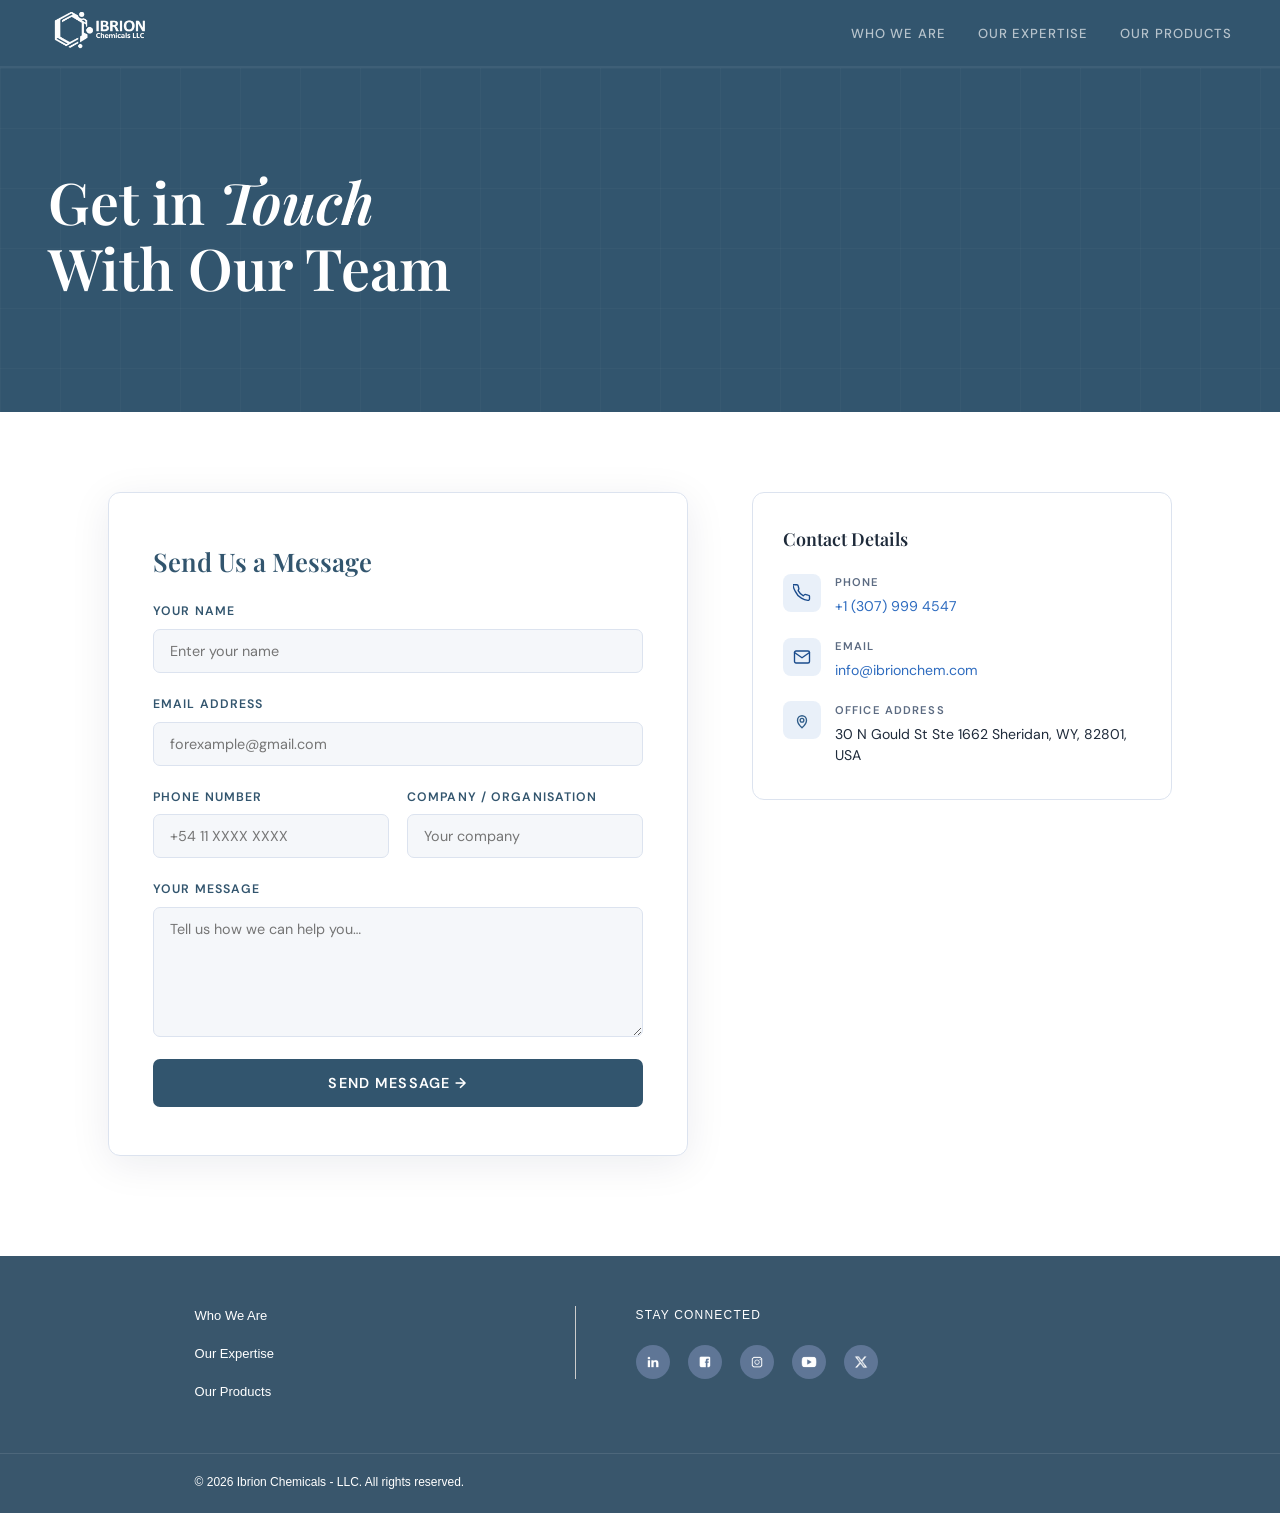
==== commit d3b80403: "Added Some changes" ====
--- a/contact.html
+++ b/contact.html
@@ -3,7 +3,7 @@
   <head>
     <meta charset="UTF-8" />
     <meta name="viewport" content="width=device-width, initial-scale=1.0" />
-    <title>Contact Us — LDC Argentina</title>
+    <title>Contact Us - Ibrion Chemicals LLC</title>
     <link
       href="https://fonts.googleapis.com/css2?family=Playfair+Display:wght@400;600&family=DM+Sans:wght@300;400;500;600&display=swap"
       rel="stylesheet"
@@ -14,18 +14,16 @@
     <header>
       <nav>
         <a href="index.html" class="nav-logo">
-          <div>
-            <div class="nav-logo-letters">
-              LD<span>C</span><sup class="nav-logo-dot"></sup>
-            </div>
-            <div class="nav-sub">Louis Dreyfus Company</div>
-          </div>
+          <img
+            src="Images/Ibrion Chemicals LLC logo design.png"
+            alt="Ibrion Chemicals LLC Logo"
+            class="logo-img"
+          />
         </a>
         <ul class="nav-links">
-          <li><a href="index.html">Home</a></li>
-          <li><a href="#" class="active">Who We Are</a></li>
-          <li><a href="#">What We Do</a></li>
-          <li><a href="#">Product</a></li>
+          <li><a href="index.html">Who We Are</a></li>
+          <li><a href="expertise.html">Our Expertise</a></li>
+          <li><a href="products.html">Our Products</a></li>
         </ul>
         <div class="menu-icon">
           <span></span>
@@ -37,249 +35,18 @@
           <div class="sidebar-body">
             <div class="sidebar-body-child">
               <a href="index.html" class="sb-body-child-link" id="fourth">
-                Home
+                Who We Are
               </a>
             </div>
             <div class="sidebar-body-child">
-              <a href="#" class="sb-body-child-link"> Products </a>
+              <a href="products.html" class="sb-body-child-link"
+                >Our Products
+              </a>
             </div>
             <div class="sidebar-body-child">
-              <a href="#" class="sb-body-child-link" id="first">
-                Who We Are
-                <button class="sb-body-icon-holder">
-                  <svg viewBox="0 0 24 24" xmlns="http://www.w3.org/2000/svg">
-                    <polyline points="9 18 15 12 9 6"></polyline>
-                  </svg>
-                </button>
+              <a href="expertise.html" class="sb-body-child-link" id="first">
+                Our Expertise
               </a>
-              <div
-                class="body-grandchild-outer-container"
-                id="first-grandchild"
-              >
-                <div class="body-grandchild-inner-container">
-                  <div class="grandchild-body">
-                    <div class="grandchild-body-head">
-                      <a
-                        href="#"
-                        class="grandchild-head-link"
-                        id="first-grandchild-remove"
-                      >
-                        <button class="grandchild-icon-holder">
-                          <svg
-                            viewBox="0 0 24 24"
-                            class="grandchild-svg"
-                            xmlns="http://www.w3.org/2000/svg"
-                          >
-                            <polyline points="9 18 15 12 9 6"></polyline>
-                          </svg>
-                        </button>
-                        Who We Are
-                      </a>
-                    </div>
-                    <div class="grandchild-body-main">
-                      <div class="grandchild-main-child">
-                        <a href="" class="grandchild-main-child-link"
-                          >About Us</a
-                        >
-                      </div>
-                      <div class="grandchild-main-child">
-                        <a href="" class="grandchild-main-child-link"
-                          >LDC in Argentina</a
-                        >
-                      </div>
-                      <div class="grandchild-main-child">
-                        <a
-                          href="#"
-                          class="grandchild-main-child-link"
-                          id="Business_Lines"
-                          >Business Lines
-                          <div class="plus-icon" id="plus-icon">
-                            <svg
-                              aria-hidden="true"
-                              focusable="false"
-                              data-prefix="fas"
-                              data-icon="plus"
-                              class="svg-inline--fa fa-plus fa-w-14 ldc-nav__collapse-link-icon"
-                              role="img"
-                              xmlns="http://www.w3.org/2000/svg"
-                              viewBox="0 0 448 512"
-                            >
-                              <path
-                                fill="currentColor"
-                                d="M416 208H272V64c0-17.67-14.33-32-32-32h-32c-17.67 0-32 14.33-32 32v144H32c-17.67 0-32 14.33-32 32v32c0 17.67 14.33 32 32 32h144v144c0 17.67 14.33 32 32 32h32c17.67 0 32-14.33 32-32V304h144c17.67 0 32-14.33 32-32v-32c0-17.67-14.33-32-32-32z"
-                              ></path>
-                            </svg>
-                          </div>
-                        </a>
-                        <div class="gc-dropdown-parent" id="Gc_Dropdown">
-                          <div class="gc-dropdown-child">
-                            <a href="#" class="gc-child">Cotton</a>
-                            <a href="#" class="gc-child"
-                              >Food & Feed Solutions</a
-                            >
-                            <a href="#" class="gc-child">Grains & Oilseeds</a>
-                          </div>
-                        </div>
-                      </div>
-                      <div class="grandchild-main-child">
-                        <a href="" class="grandchild-main-child-link"
-                          >Our Value Chain</a
-                        >
-                      </div>
-                      <div class="grandchild-main-child">
-                        <a href="" class="grandchild-main-child-link"
-                          >Our Locations</a
-                        >
-                      </div>
-                    </div>
-                  </div>
-                </div>
-              </div>
-            </div>
-
-            <div class="sidebar-body-child">
-              <a href="#" class="sb-body-child-link" id="second">
-                What We Do
-                <button class="sb-body-icon-holder">
-                  <svg viewBox="0 0 24 24" xmlns="http://www.w3.org/2000/svg">
-                    <polyline points="9 18 15 12 9 6"></polyline>
-                  </svg>
-                </button>
-              </a>
-              <div
-                class="body-grandchild-outer-container"
-                id="second-grandchild"
-              >
-                <div class="body-grandchild-inner-container">
-                  <div class="grandchild-body">
-                    <div class="grandchild-body-head">
-                      <a
-                        href="#"
-                        class="grandchild-head-link"
-                        id="second-grandchild-remove"
-                      >
-                        <button class="grandchild-icon-holder">
-                          <svg
-                            viewBox="0 0 24 24"
-                            class="grandchild-svg"
-                            xmlns="http://www.w3.org/2000/svg"
-                          >
-                            <polyline points="9 18 15 12 9 6"></polyline>
-                          </svg>
-                        </button>
-                        What We Do
-                      </a>
-                    </div>
-                    <div class="grandchild-body-main">
-                      <div class="grandchild-main-child">
-                        <a href="" class="grandchild-main-child-link"
-                          >Animal Feed & Pet Food</a
-                        >
-                      </div>
-                      <div class="grandchild-main-child">
-                        <a href="" class="grandchild-main-child-link"
-                          >Bioenergy</a
-                        >
-                      </div>
-                      <div class="grandchild-main-child">
-                        <a
-                          href="#"
-                          class="grandchild-main-child-link"
-                          id="Food_Beverages"
-                        >
-                          Food & Beverages
-                          <div class="plus-icon" id="plus-icon-food">
-                            <svg
-                              aria-hidden="true"
-                              focusable="false"
-                              data-prefix="fas"
-                              data-icon="plus"
-                              class="svg-inline--fa fa-plus fa-w-14 ldc-nav__collapse-link-icon"
-                              role="img"
-                              xmlns="http://www.w3.org/2000/svg"
-                              viewBox="0 0 448 512"
-                            >
-                              <path
-                                fill="currentColor"
-                                d="M416 208H272V64c0-17.67-14.33-32-32-32h-32c-17.67 0-32 14.33-32 32v144H32c-17.67 0-32 14.33-32 32v32c0 17.67 14.33 32 32 32h144v144c0 17.67 14.33 32 32 32h32c17.67 0 32-14.33 32-32V304h144c17.67 0 32-14.33 32-32v-32c0-17.67-14.33-32-32-32z"
-                              ></path>
-                            </svg>
-                          </div>
-                        </a>
-                        <div class="gc-dropdown-parent" id="Gc_Dropdown_Food">
-                          <div class="gc-dropdown-child">
-                            <a href="#" class="gc-child">Sugar</a>
-                            <a href="#" class="gc-child">Rice</a>
-                            <a href="#" class="gc-child">Fruit Juice</a>
-                            <a href="#" class="gc-child">Edible Oils</a>
-                            <a href="#" class="gc-child">Coffee</a>
-                            <a href="#" class="gc-child">Cereals</a>
-                          </div>
-                        </div>
-                      </div>
-                      <div class="grandchild-main-child">
-                        <a
-                          href="#"
-                          class="grandchild-main-child-link"
-                          id="Ingredients"
-                        >
-                          Ingredients
-                          <div class="plus-icon" id="plus-icon-ingredients">
-                            <svg
-                              aria-hidden="true"
-                              focusable="false"
-                              data-prefix="fas"
-                              data-icon="plus"
-                              class="svg-inline--fa fa-plus fa-w-14 ldc-nav__collapse-link-icon"
-                              role="img"
-                              xmlns="http://www.w3.org/2000/svg"
-                              viewBox="0 0 448 512"
-                            >
-                              <path
-                                fill="currentColor"
-                                d="M416 208H272V64c0-17.67-14.33-32-32-32h-32c-17.67 0-32 14.33-32 32v144H32c-17.67 0-32 14.33-32 32v32c0 17.67 14.33 32 32 32h144v144c0 17.67 14.33 32 32 32h32c17.67 0 32-14.33 32-32V304h144c17.67 0 32-14.33 32-32v-32c0-17.67-14.33-32-32-32z"
-                              ></path>
-                            </svg>
-                          </div>
-                        </a>
-                        <div
-                          class="gc-dropdown-parent"
-                          id="Gc_Dropdown_Ingredients"
-                        >
-                          <div class="gc-dropdown-child">
-                            <a href="#" class="gc-child">Canola Oil</a>
-                            <a href="#" class="gc-child">Glycerin</a>
-                            <a href="#" class="gc-child">Lecithin</a>
-                            <a href="#" class="gc-child"
-                              >Neutral Citrus Ingredients</a
-                            >
-                          </div>
-                        </div>
-                      </div>
-                      <div class="grandchild-main-child">
-                        <a href="" class="grandchild-main-child-link"
-                          >Plants Proteins</a
-                        >
-                      </div>
-                      <div class="grandchild-main-child">
-                        <a href="" class="grandchild-main-child-link"
-                          >Pharmaceuticals & Cosmetics</a
-                        >
-                      </div>
-                      <div class="grandchild-main-child">
-                        <a href="" class="grandchild-main-child-link"
-                          >Textiles & Fibers</a
-                        >
-                      </div>
-                      <div class="grandchild-main-child">
-                        <a href="" class="grandchild-main-child-link"
-                          >Transportation</a
-                        >
-                      </div>
-                    </div>
-                  </div>
-                </div>
-              </div>
             </div>
           </div>
 
@@ -381,15 +148,6 @@
                 placeholder="Tell us how we can help you…"
                 required
               ></textarea>
-            </div>
-
-            <div class="check-wrap">
-              <input type="checkbox" id="consent" required />
-              <p>
-                I agree to LDC's <a href="#">Privacy Policy</a> and consent to
-                my data being processed to handle this enquiry. I understand I
-                may withdraw consent at any time.
-              </p>
             </div>
 
             <button type="submit" class="btn-submit">
@@ -420,7 +178,7 @@
               <div>
                 <div class="ci-label">Phone</div>
                 <div class="ci-value">
-                  <a href="tel:+541148906000">+54 11 4890 6000</a>
+                  <a href="tel:+541148906000">+1 (307) 999 4547 </a>
                 </div>
               </div>
             </div>
@@ -444,7 +202,7 @@
               <div>
                 <div class="ci-label">Email</div>
                 <div class="ci-value">
-                  <a href="mailto:argentina@ldc.com">argentina@ldc.com</a>
+                  <a href="mailto:argentina@ldc.com">info@ibrionchem.com </a>
                 </div>
               </div>
             </div>
@@ -453,19 +211,30 @@
               <div class="ci-icon">
                 <svg
                   viewBox="0 0 24 24"
+                  xmlns="http://www.w3.org/2000/svg"
                   fill="none"
-                  stroke="#1a4b8c"
-                  stroke-width="1.8"
-                  stroke-linecap="round"
-                  stroke-linejoin="round"
                 >
-                  <circle cx="12" cy="12" r="10" />
-                  <polyline points="12 6 12 12 16 14" />
+                  <path
+                    d="M12 21s-6-5.33-6-10a6 6 0 1 1 12 0c0 4.67-6 10-6 10z"
+                    stroke="#2f5d8a"
+                    stroke-width="1.8"
+                    stroke-linecap="round"
+                    stroke-linejoin="round"
+                  />
+                  <circle
+                    cx="12"
+                    cy="11"
+                    r="2.5"
+                    stroke="#2f5d8a"
+                    stroke-width="1.8"
+                  />
                 </svg>
               </div>
               <div>
-                <div class="ci-label">Business Hours</div>
-                <div class="ci-value">Mon – Fri, 9:00 AM – 6:00 PM ART</div>
+                <div class="ci-label">Office Address</div>
+                <div class="ci-value">
+                  30 N Gould St Ste 1662 Sheridan, WY, 82801, USA
+                </div>
               </div>
             </div>
           </div>
@@ -482,10 +251,11 @@
               <div class="footer-accordion-body" id="footer-site">
                 <div class="footer-col-grid">
                   <div class="footer-col-left">
-                    <a href="#" class="footer-link">Who We Are</a>
-                    <a href="#" class="footer-link">What We Do</a>
-                    <a href="contact.html" class="footer-link">Products</a>
-                    <a href="#" class="footer-link">Sitemap</a>
+                    <a href="index.html" class="footer-link">Who We Are</a>
+                    <a href="expertise.html" class="footer-link"
+                      >Our Expertise</a
+                    >
+                    <a href="products.html" class="footer-link">Our Products</a>
                   </div>
                 </div>
               </div>
@@ -494,7 +264,11 @@
             <div class="footer-col footer-col-social">
               <span class="footer-social-heading">Stay Connected</span>
               <div class="footer-social-icons">
-                <a href="" class="footer-social-link" aria-label="LinkedIn">
+                <a
+                  href="https://www.linkedin.com/company/ibrion-chemicals-llc"
+                  class="footer-social-link"
+                  aria-label="LinkedIn"
+                >
                   <img
                     src="./Images/icon-linkedin-white-1.png"
                     alt="LinkedIn"
@@ -536,7 +310,7 @@
       </div>
       <div class="footer-bottom">
         <span class="footer-copyright"
-          >© 2026 Louis Dreyfus Company. All rights reserved.
+          >© 2026 Ibrion Chemicals - LLC. All rights reserved.
         </span>
       </div>
     </footer>
--- a/assets/contact.css
+++ b/assets/contact.css
@@ -99,9 +99,16 @@
 .nav-links a.active {
   color: var(--white);
 }
-.nav-links a.active {
+.nav-links a:hover {
   border-bottom: 2px solid var(--green);
   padding-bottom: 2px;
+}
+.logo-img {
+  height: 100px;
+  width: auto;
+  display: block;
+  padding-top: 1rem;
+  padding-bottom: 1rem;
 }
 .menu-icon {
   display: none;
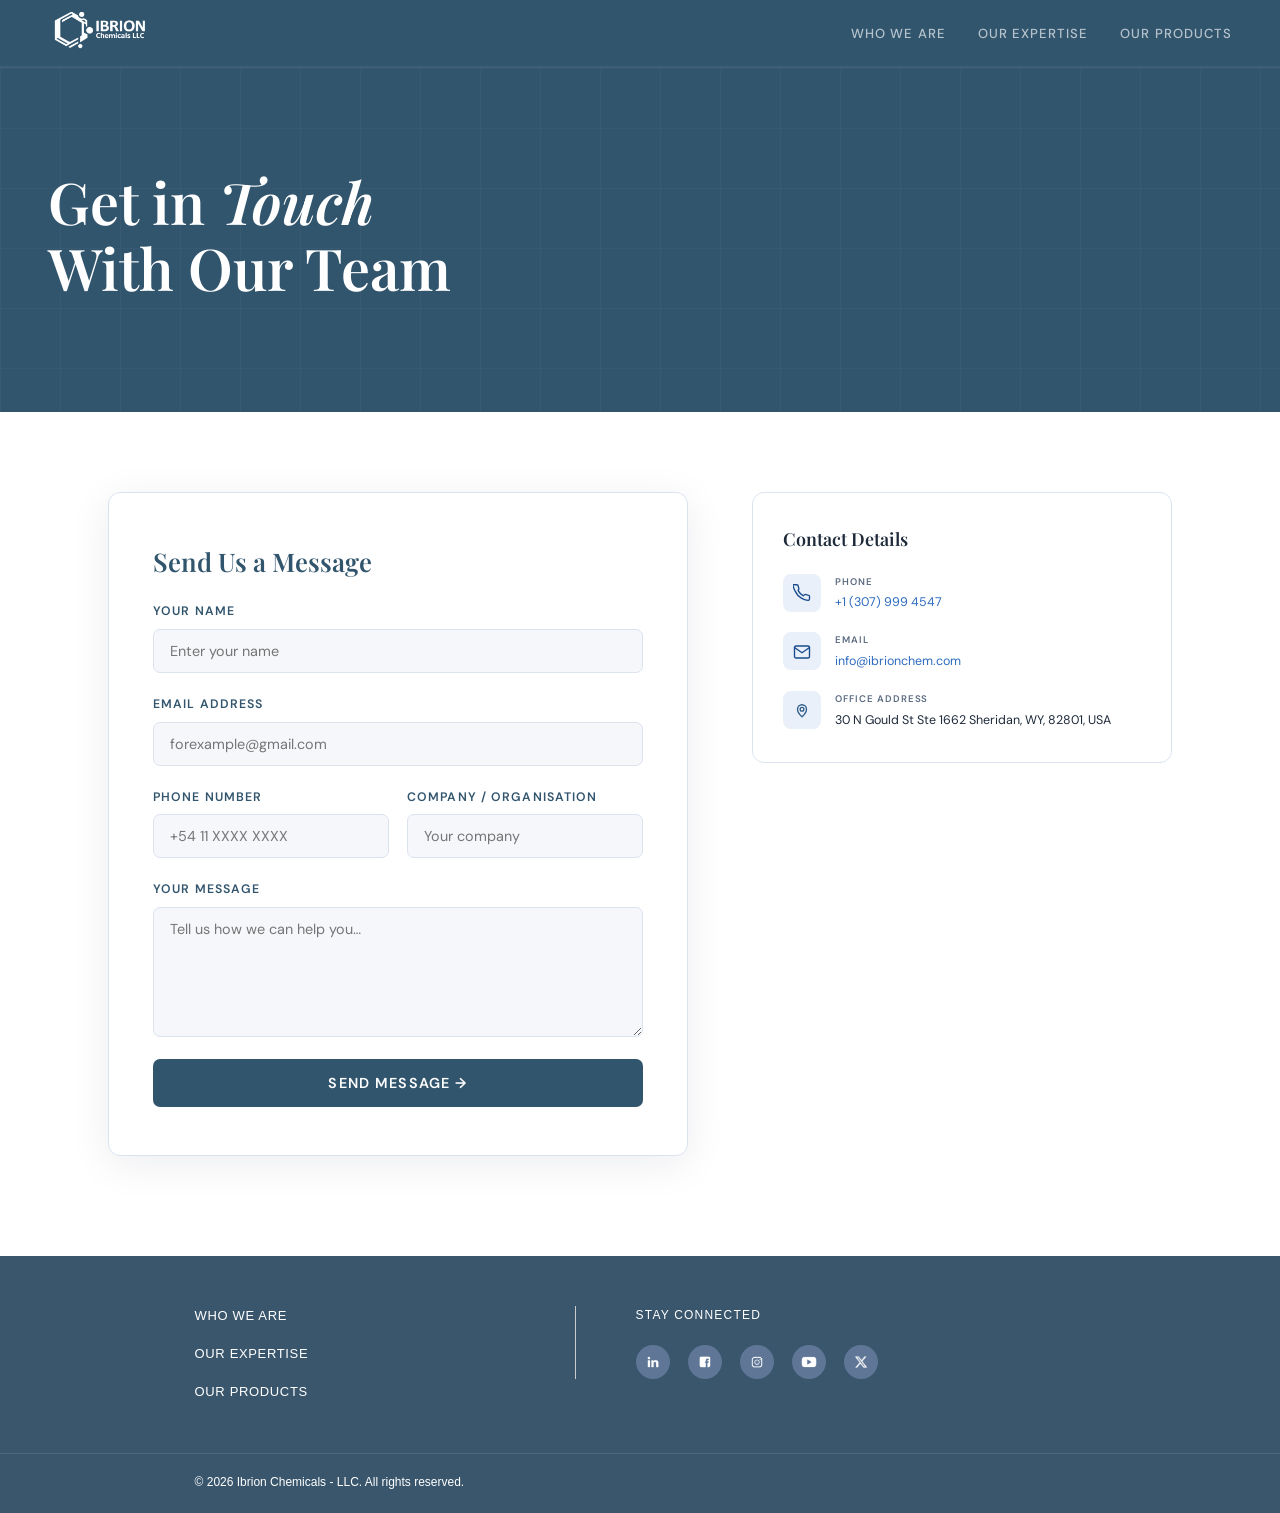
==== commit 24f38c45: "Wrapup" ====
--- a/contact.html
+++ b/contact.html
@@ -242,7 +242,6 @@
       </div>
     </main>
 
-    <!-- FOOTER -->
     <footer>
       <div class="footer">
         <div class="footer-child">
--- a/assets/contact.css
+++ b/assets/contact.css
@@ -387,7 +387,7 @@
   height: 18px;
 }
 .ci-label {
-  font-size: 0.7rem;
+  font-size: 0.6rem;
   font-weight: 600;
   letter-spacing: 0.1em;
   text-transform: uppercase;
@@ -398,7 +398,7 @@
   color: rgba(255, 255, 255, 0.5);
 }
 .ci-value {
-  font-size: 0.88rem;
+  font-size: 0.78rem;
   font-weight: 400;
   color: var(--text);
   line-height: 1.55;
@@ -815,6 +815,8 @@
   font-size: 13px;
   color: var(--green);
   text-decoration: none;
+  text-transform: uppercase;
+  letter-spacing: 0.05em;
   transition: color 0.2s;
 }
 
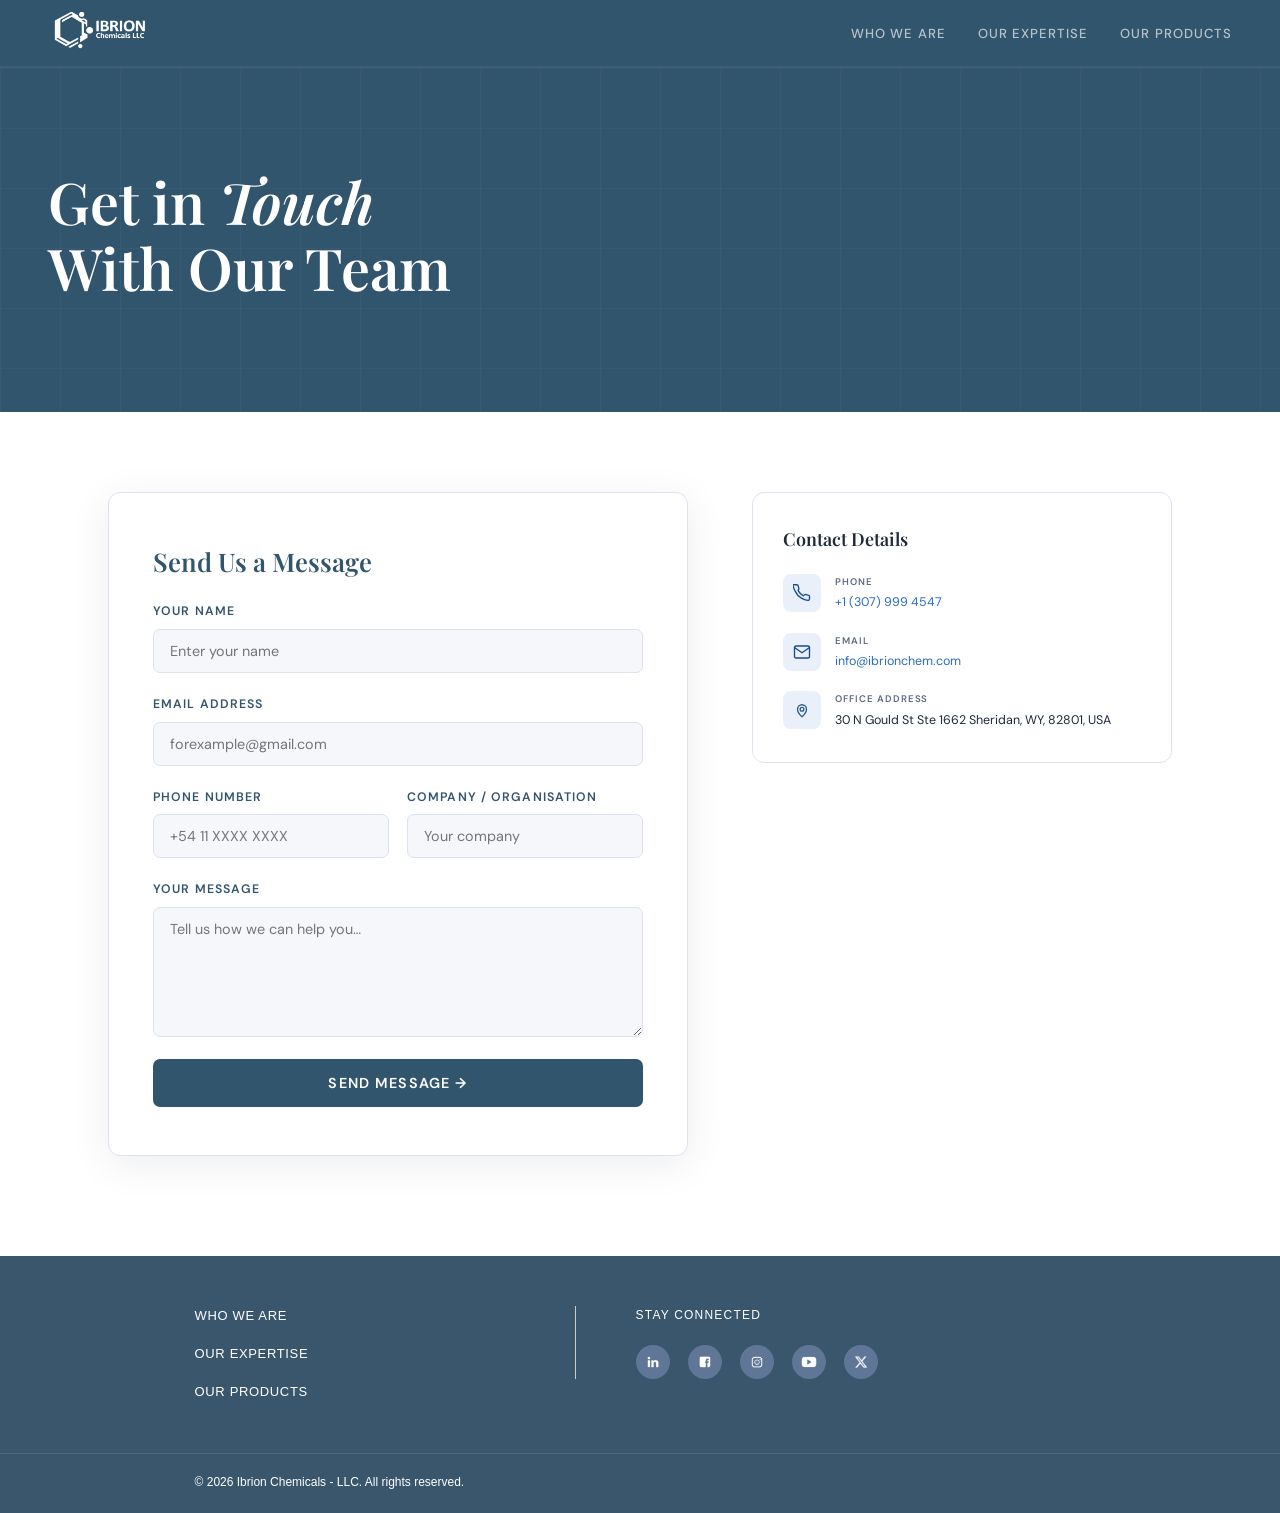
==== commit 6fd5c6bd: "Added The Links" ====
--- a/contact.html
+++ b/contact.html
@@ -53,35 +53,62 @@
           <div class="sidebar-footer">
             <div class="sidebar-footer-child">
               <div class="social-icon-container">
-                <a href="" class="social-icon-link" aria-label="YouTube">
+                <a
+                  href="https://youtube.com"
+                  class="social-icon-link"
+                  aria-label="YouTube"
+                  target="_blank"
+                >
                   <img
                     src="./Images/icon-youtube-white-1.png"
                     alt="YouTube"
                     class="social-icon-image"
                   />
                 </a>
-                <a href="" class="social-icon-link" aria-label="X">
+                <a
+                  href="https://x.com"
+                  target="_blank"
+                  class="social-icon-link"
+                  aria-label="X"
+                >
                   <img
                     src="./Images/x-logo-5-1.png"
                     alt="X"
                     class="social-icon-image"
                   />
                 </a>
-                <a href="" class="social-icon-link" aria-label="LinkedIn">
+                <a
+                  href="https://www.linkedin.com/company/ibrion-chemicals-llc/"
+                  class="social-icon-link"
+                  aria-label="LinkedIn"
+                  target="_blank"
+                >
                   <img
                     src="./Images/icon-linkedin-white-1.png"
                     alt="LinkedIn"
                     class="social-icon-image"
                   />
                 </a>
-                <a href="" class="social-icon-link" aria-label="Facebook">
+                <a
+                  href="https://facebook.com"
+                  target="_blank"
+                  class="social-icon-link"
+                  aria-label="Facebook"
+                  target="_blank"
+                >
                   <img
                     src="./Images/facebook-v3.png"
                     alt="Facebook"
                     class="social-icon-image"
                   />
                 </a>
-                <a href="" class="social-icon-link" aria-label="Instagram">
+                <a
+                  href="https://www.instagram.com/ibrionchemllc/
+"
+                  class="social-icon-link"
+                  aria-label="Instagram"
+                  target="_blank"
+                >
                   <img
                     src="./Images/instagram-v2.png"
                     alt="Instagram"
@@ -107,7 +134,12 @@
         <div class="form-card">
           <h2>Send Us a Message</h2>
 
-          <form id="contactForm" novalidate>
+          <form
+            action="https://formspree.io/f/{}"
+            method="post"
+            id="contactForm"
+            novalidate
+          >
             <div class="form-row-x">
               <div class="field">
                 <label for="fname">Your Name</label>
@@ -267,6 +299,7 @@
                   href="https://www.linkedin.com/company/ibrion-chemicals-llc"
                   class="footer-social-link"
                   aria-label="LinkedIn"
+                  target="_blank"
                 >
                   <img
                     src="./Images/icon-linkedin-white-1.png"
@@ -274,28 +307,48 @@
                     class="footer-social-icon"
                   />
                 </a>
-                <a href="" class="footer-social-link" aria-label="Facebook">
+                <a
+                  href="https://facebook.com"
+                  target="_blank"
+                  class="footer-social-link"
+                  aria-label="Facebook"
+                >
                   <img
                     src="./Images/facebook-v3.png"
                     alt="Facebook"
                     class="footer-social-icon"
                   />
                 </a>
-                <a href="" class="footer-social-link" aria-label="Instagram">
+                <a
+                  href="https://www.instagram.com/ibrionchemllc/"
+                  target="_blank"
+                  class="footer-social-link"
+                  aria-label="Instagram"
+                >
                   <img
                     src="./Images/instagram-v2.png"
                     alt="Instagram"
                     class="footer-social-icon"
                   />
                 </a>
-                <a href="" class="footer-social-link" aria-label="YouTube">
+                <a
+                  href="https://youtube.com"
+                  target="_blank"
+                  class="footer-social-link"
+                  aria-label="YouTube"
+                >
                   <img
                     src="./Images/icon-youtube-white-1.png"
                     alt="YouTube"
                     class="footer-social-icon"
                   />
                 </a>
-                <a href="" class="footer-social-link" aria-label="X">
+                <a
+                  href="https://x.com"
+                  target="_blank"
+                  class="footer-social-link"
+                  aria-label="X"
+                >
                   <img
                     src="./Images/x-logo-5-1.png"
                     alt="X"
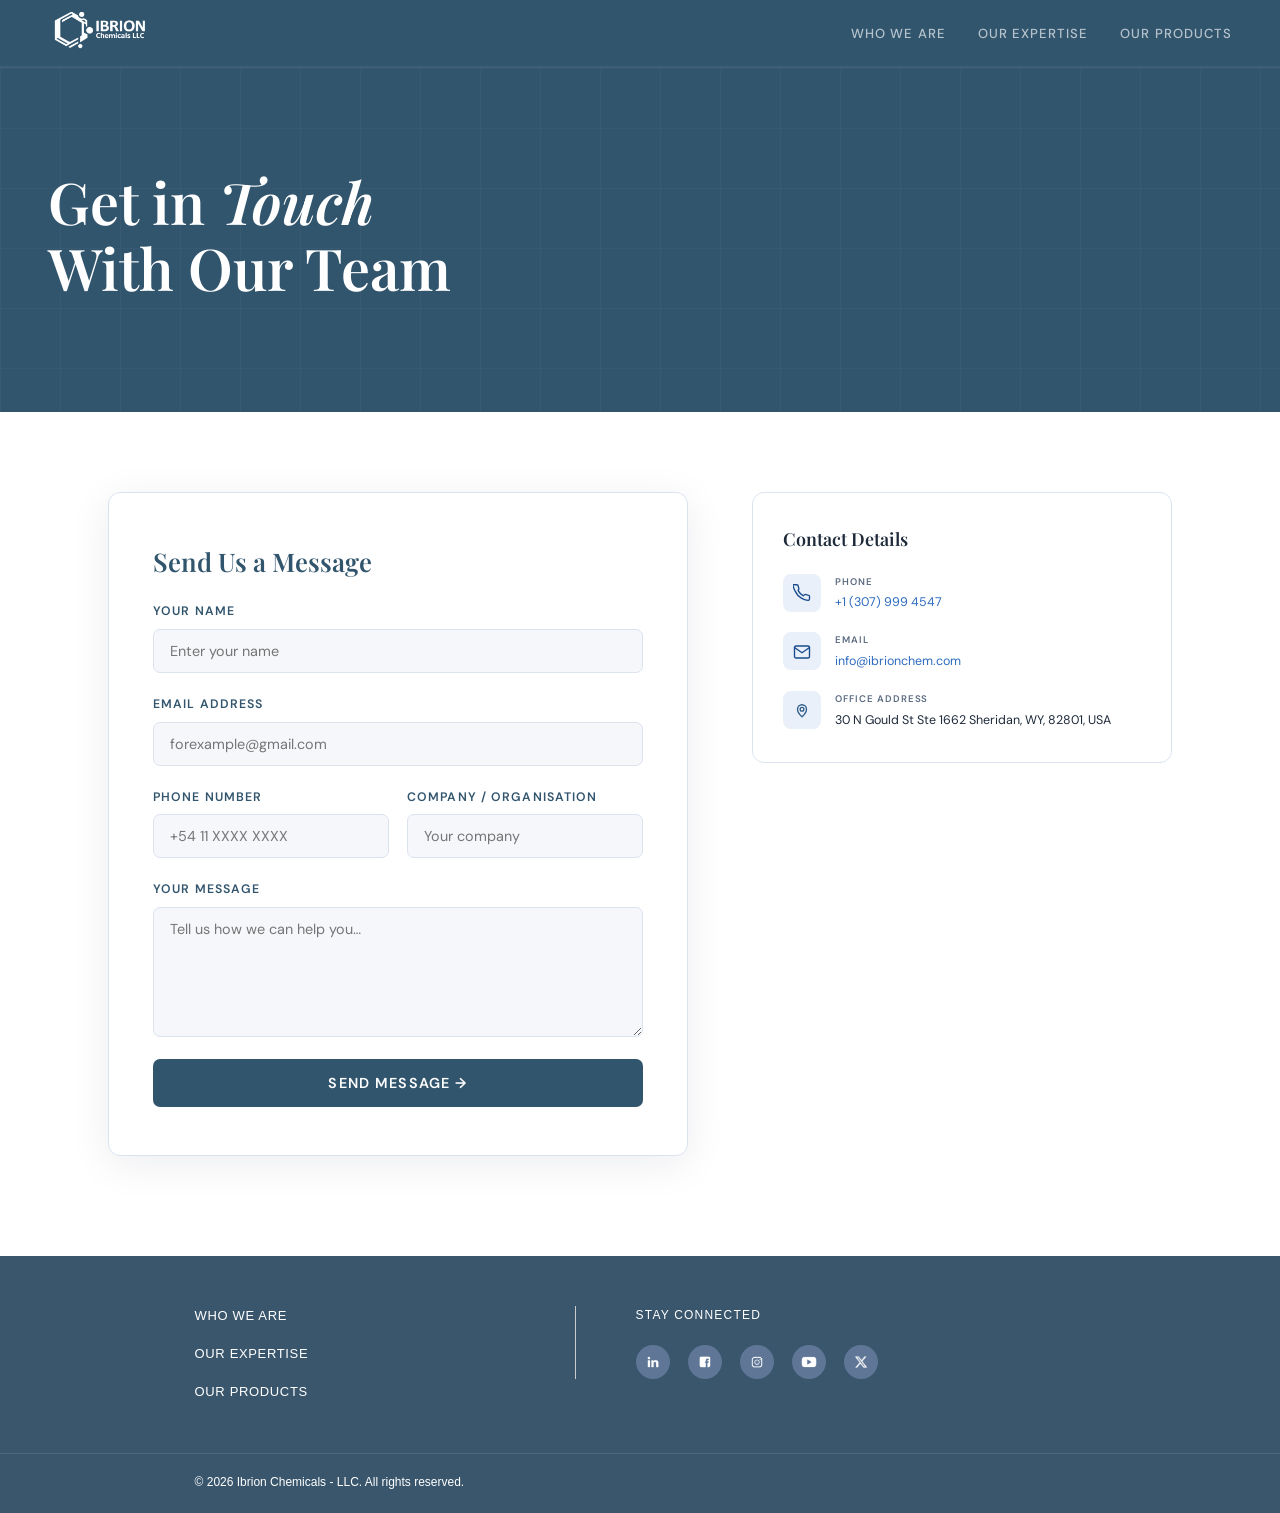
==== commit d33bbd45: "Updated the contact us form js" ====
--- a/contact.html
+++ b/contact.html
@@ -135,10 +135,9 @@
           <h2>Send Us a Message</h2>
 
           <form
-            action="https://formspree.io/f/{}"
-            method="post"
             id="contactForm"
-            novalidate
+            action="https://formspree.io/f/xnjokbaq"
+            method="POST"
           >
             <div class="form-row-x">
               <div class="field">
@@ -146,6 +145,7 @@
                 <input
                   type="text"
                   id="fname"
+                  name="Name"
                   placeholder="Enter your name"
                   required
                 />
@@ -157,6 +157,7 @@
               <input
                 type="email"
                 id="email"
+                name="email"
                 placeholder="forexample@gmail.com"
                 required
               />
@@ -165,11 +166,21 @@
             <div class="form-row">
               <div class="field">
                 <label for="phone">Phone Number</label>
-                <input type="tel" id="phone" placeholder="+54 11 XXXX XXXX" />
+                <input
+                  type="tel"
+                  name="Number"
+                  id="phone"
+                  placeholder="+54 11 XXXX XXXX"
+                />
               </div>
               <div class="field">
                 <label for="company">Company / Organisation</label>
-                <input type="text" id="company" placeholder="Your company" />
+                <input
+                  type="text"
+                  name="Company"
+                  id="company"
+                  placeholder="Your company"
+                />
               </div>
             </div>
 
@@ -177,6 +188,7 @@
               <label for="msg">Your Message</label>
               <textarea
                 id="msg"
+                name="Message"
                 placeholder="Tell us how we can help you…"
                 required
               ></textarea>
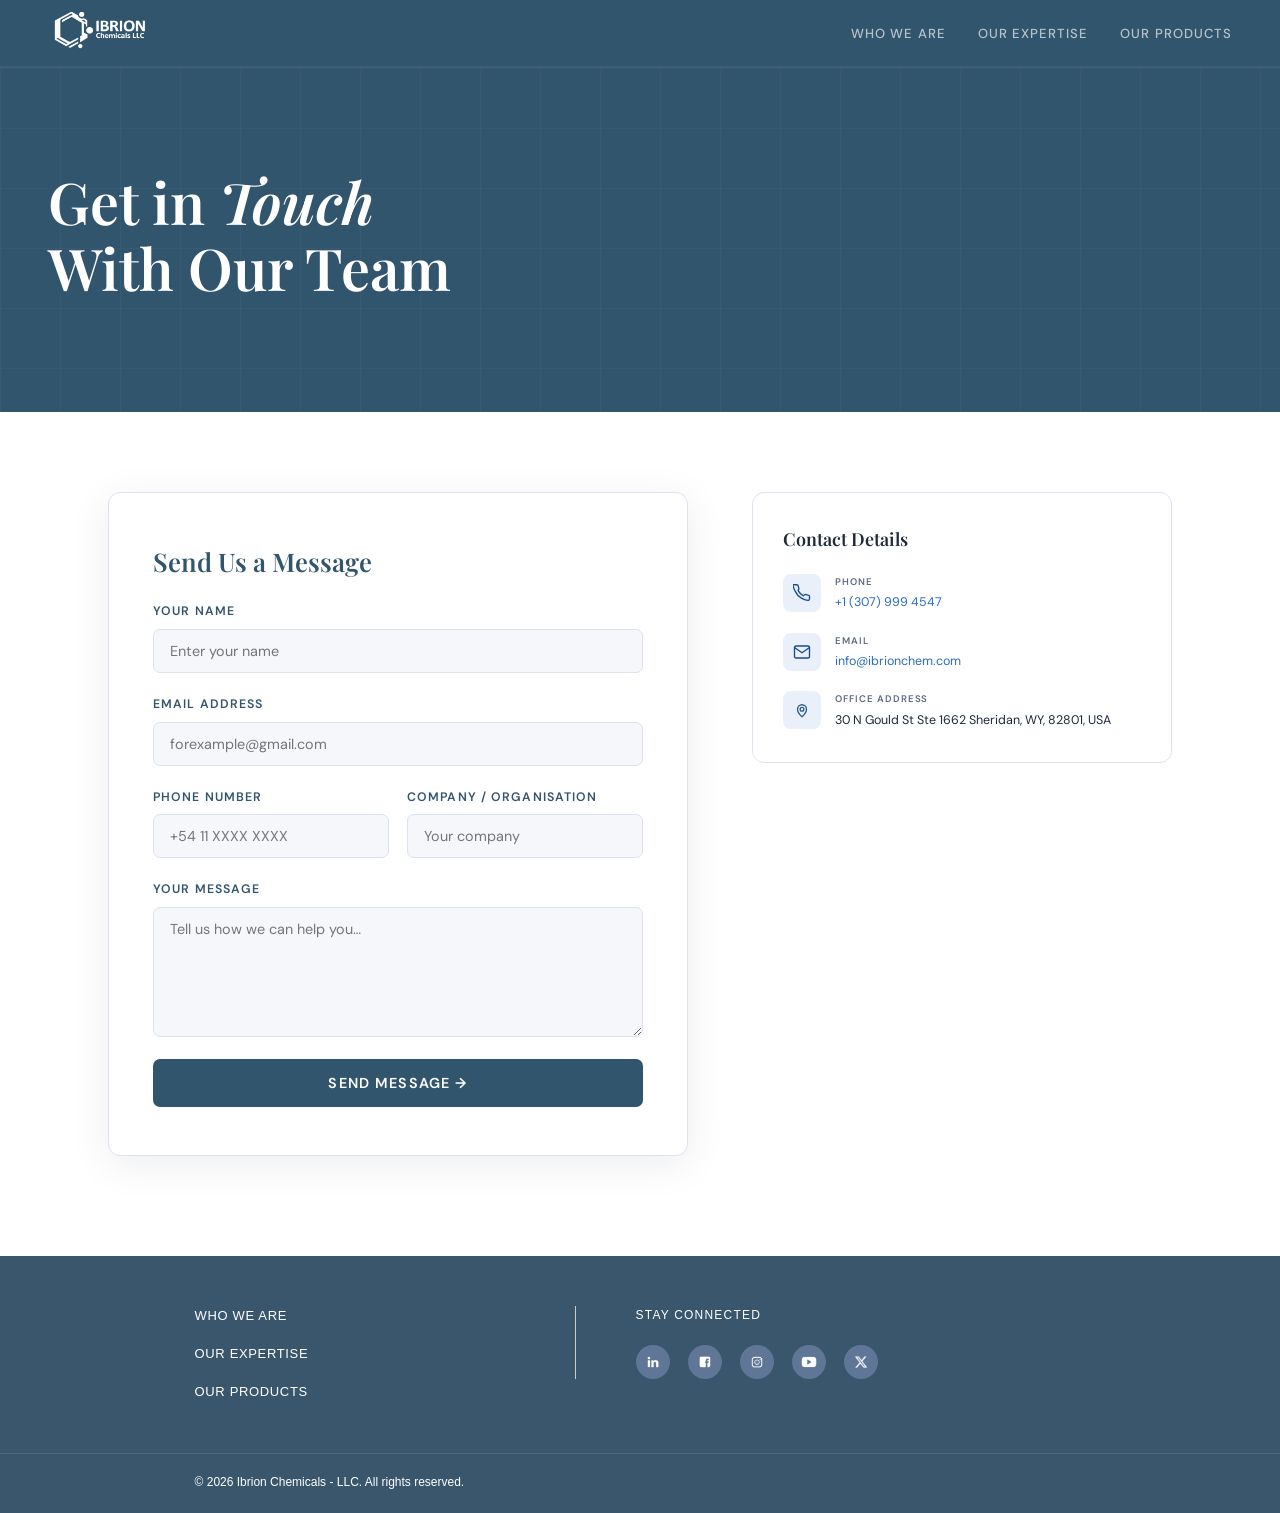
==== commit 8b909d8b: "Added favicon for all the pages" ====
--- a/contact.html
+++ b/contact.html
@@ -8,6 +8,8 @@
       href="https://fonts.googleapis.com/css2?family=Playfair+Display:wght@400;600&family=DM+Sans:wght@300;400;500;600&display=swap"
       rel="stylesheet"
     />
+    <link rel="shortcut icon" href="Images/favicon.ico" type="image/x-icon" />
+    <link rel="icon" href="Images/favicon.ico" type="image/x-icon" />
     <link rel="stylesheet" href="assets/contact.css" />
   </head>
   <body>
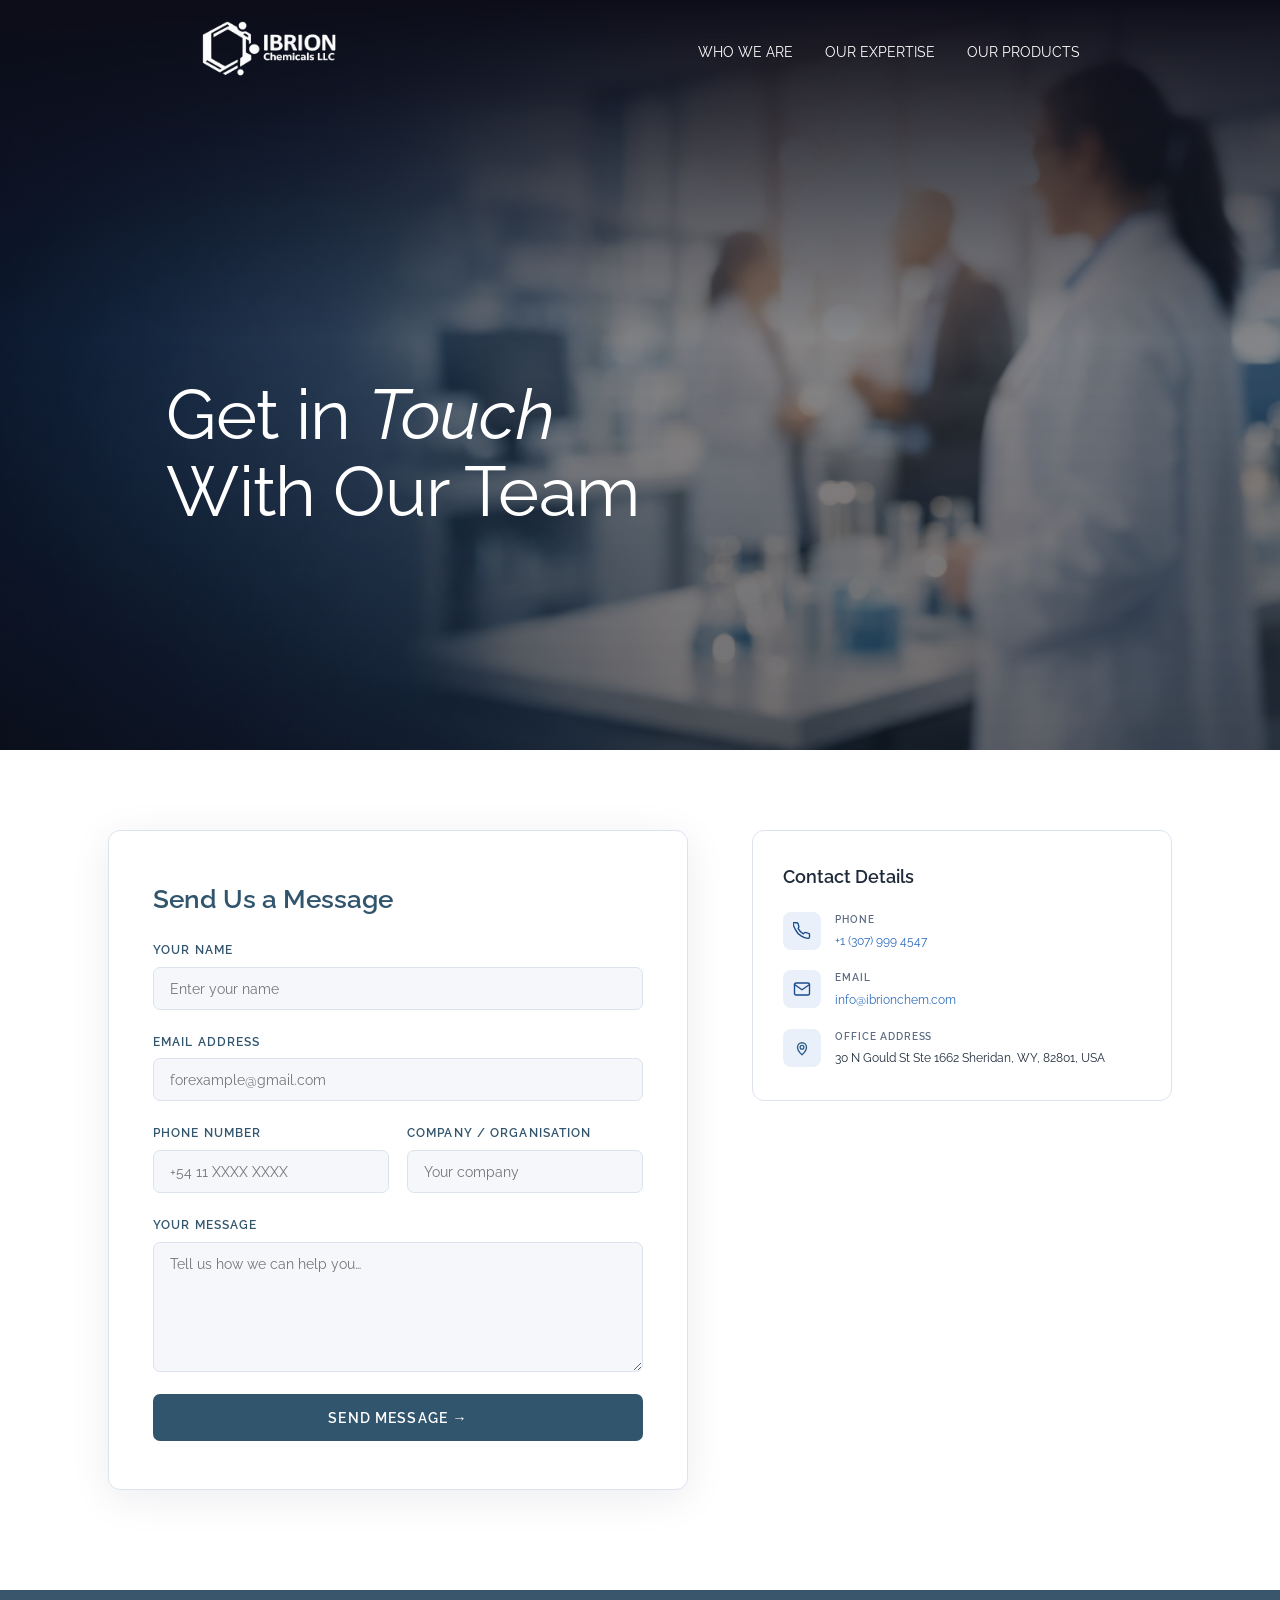
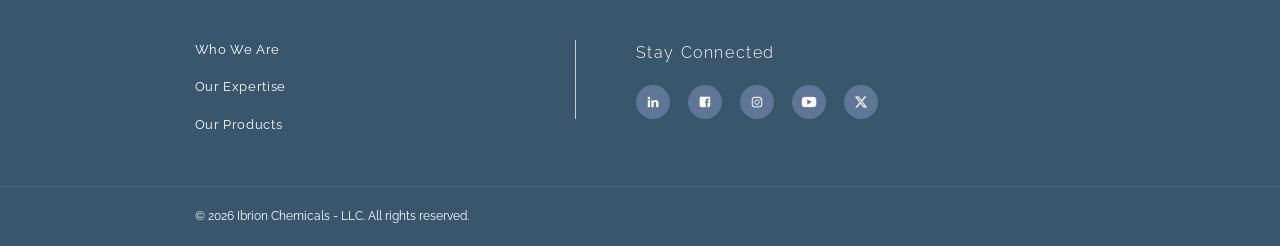
==== commit e6c7c5b0: "Updated contact us section" ====
--- a/contact.html
+++ b/contact.html
@@ -8,45 +8,55 @@
       href="https://fonts.googleapis.com/css2?family=Playfair+Display:wght@400;600&family=DM+Sans:wght@300;400;500;600&display=swap"
       rel="stylesheet"
     />
+    <link rel="preconnect" href="https://fonts.googleapis.com" />
+    <link rel="preconnect" href="https://fonts.gstatic.com" crossorigin />
+    <link
+      href="https://fonts.googleapis.com/css2?family=Raleway:ital,wght@0,100..900;1,100..900&display=swap"
+      rel="stylesheet"
+    />
     <link rel="shortcut icon" href="Images/favicon.ico" type="image/x-icon" />
     <link rel="icon" href="Images/favicon.ico" type="image/x-icon" />
     <link rel="stylesheet" href="assets/contact.css" />
+    <link rel="stylesheet" href="assets/homepage.css" />
   </head>
   <body>
     <header>
-      <nav>
-        <a href="index.html" class="nav-logo">
-          <img
-            src="Images/Ibrion Chemicals LLC logo design.png"
-            alt="Ibrion Chemicals LLC Logo"
-            class="logo-img"
-          />
-        </a>
-        <ul class="nav-links">
-          <li><a href="index.html">Who We Are</a></li>
-          <li><a href="expertise.html">Our Expertise</a></li>
-          <li><a href="products.html">Our Products</a></li>
-        </ul>
-        <div class="menu-icon">
-          <span></span>
-          <span></span>
+      <div class="topbar">
+        <div class="topbar-inner-2-parent">
+          <div class="topbar-inner-2-child">
+            <div class="inner-2-logo">
+              <a href="index.html" class="ldc-logo">
+                <img
+                  src="./Images/Ibrion Chemicals LLC logo design.png"
+                  alt="LDC Logo"
+                  class="logo-img-2"
+                />
+              </a>
+            </div>
+            <div class="inner-2-icon">
+              <div class="menu-icon">
+                <span></span>
+                <span></span>
+              </div>
+            </div>
+          </div>
         </div>
-      </nav>
+      </div>
       <div class="sidebar-parent">
         <div class="sidebar-child">
           <div class="sidebar-body">
             <div class="sidebar-body-child">
-              <a href="index.html" class="sb-body-child-link" id="fourth">
+              <a href="index.html" class="sb-body-child-link" id="first">
                 Who We Are
               </a>
             </div>
             <div class="sidebar-body-child">
-              <a href="products.html" class="sb-body-child-link"
-                >Our Products
+              <a href="products.html" class="sb-body-child-link">
+                Our Products
               </a>
             </div>
             <div class="sidebar-body-child">
-              <a href="expertise.html" class="sb-body-child-link" id="first">
+              <a href="expertise.html" class="sb-body-child-link" id="fourth">
                 Our Expertise
               </a>
             </div>
@@ -57,9 +67,9 @@
               <div class="social-icon-container">
                 <a
                   href="https://youtube.com"
+                  target="_blank"
                   class="social-icon-link"
                   aria-label="YouTube"
-                  target="_blank"
                 >
                   <img
                     src="./Images/icon-youtube-white-1.png"
@@ -81,9 +91,9 @@
                 </a>
                 <a
                   href="https://www.linkedin.com/company/ibrion-chemicals-llc/"
+                  target="_blank"
                   class="social-icon-link"
                   aria-label="LinkedIn"
-                  target="_blank"
                 >
                   <img
                     src="./Images/icon-linkedin-white-1.png"
@@ -96,7 +106,6 @@
                   target="_blank"
                   class="social-icon-link"
                   aria-label="Facebook"
-                  target="_blank"
                 >
                   <img
                     src="./Images/facebook-v3.png"
@@ -105,11 +114,10 @@
                   />
                 </a>
                 <a
-                  href="https://www.instagram.com/ibrionchemllc/
-"
+                  href="https://www.instagram.com/ibrionchemllc/"
+                  target="_blank"
                   class="social-icon-link"
                   aria-label="Instagram"
-                  target="_blank"
                 >
                   <img
                     src="./Images/instagram-v2.png"
@@ -122,11 +130,34 @@
           </div>
         </div>
       </div>
+      <div class="navbar-main">
+        <div class="navbar-main-inner">
+          <a href="index.html" class="logo-link">
+            <img
+              src="./Images/Ibrion Chemicals LLC logo design.png"
+              alt="LDC Logo"
+              class="logo-img"
+            />
+          </a>
+          <nav class="nav-links">
+            <a href="index.html" class="nav-link link" id="Main_navbar_link_1"
+              >WHO WE ARE</a
+            >
+            <a href="expertise.html" class="nav-link link">OUR EXPERTISE</a>
+            <a href="products.html" class="nav-link link">OUR PRODUCTS</a>
+          </nav>
+        </div>
+      </div>
     </header>
-
     <section class="hero">
-      <div class="hero-grid"></div>
-      <div class="hero-content">
+      <div class="hero-overlay"></div>
+      <img
+        src="./Images/Contactus.jgp.png"
+        alt="LDC Flags"
+        class="hero-image"
+      />
+      <div class="hero-text">
+        <div class="hero-spacer"></div>
         <h1>Get in <em>Touch</em><br />With Our Team</h1>
       </div>
     </section>
@@ -196,7 +227,7 @@
               ></textarea>
             </div>
 
-            <button type="submit" class="btn-submit">
+            <button type="submit" class="btn-submit-2">
               Send Message &rarr;
             </button>
           </form>
--- a/assets/contact.css
+++ b/assets/contact.css
@@ -18,8 +18,7 @@
   --border: #dce3ef;
   --text: #1e2a3a;
   --muted: #5c6b82;
-  --font-disp: "Playfair Display", Georgia, serif;
-  --font-body: "DM Sans", sans-serif;
+  --font-body: "Raleway", sans-serif;
 }
 
 html {
@@ -31,153 +30,6 @@
   color: var(--text);
   background: var(--white);
   line-height: 1.6;
-}
-
-nav {
-  position: fixed;
-  top: 0;
-  left: 0;
-  right: 0;
-  z-index: 100;
-  background: var(--navy);
-  display: flex;
-  align-items: center;
-  justify-content: space-between;
-  padding: 0 48px;
-  height: 68px;
-  border-bottom: 2px solid rgba(255, 255, 255, 0.06);
-}
-.nav-logo {
-  display: flex;
-  align-items: center;
-  gap: 10px;
-  text-decoration: none;
-}
-.nav-logo-letters {
-  font-family: var(--font-body);
-  font-weight: 600;
-  font-size: 1.55rem;
-  letter-spacing: 0.04em;
-  color: var(--white);
-}
-.nav-logo-letters span {
-  color: #6ab0f5;
-}
-.nav-logo-dot {
-  width: 7px;
-  height: 7px;
-  background: var(--green);
-  border-radius: 50%;
-  margin-left: 2px;
-  margin-bottom: 14px;
-  flex-shrink: 0;
-}
-.nav-sub {
-  font-family: var(--font-body);
-  font-size: 0.65rem;
-  font-weight: 300;
-  letter-spacing: 0.18em;
-  text-transform: uppercase;
-  color: rgba(255, 255, 255, 0.45);
-  margin-top: -2px;
-}
-.nav-links {
-  display: flex;
-  gap: 32px;
-  list-style: none;
-}
-.nav-links a {
-  color: rgba(255, 255, 255, 0.65);
-  text-decoration: none;
-  font-size: 0.82rem;
-  font-weight: 500;
-  letter-spacing: 0.08em;
-  text-transform: uppercase;
-  transition: color 0.2s;
-}
-.nav-links a:hover,
-.nav-links a.active {
-  color: var(--white);
-}
-.nav-links a:hover {
-  border-bottom: 2px solid var(--green);
-  padding-bottom: 2px;
-}
-.logo-img {
-  height: 100px;
-  width: auto;
-  display: block;
-  padding-top: 1rem;
-  padding-bottom: 1rem;
-}
-.menu-icon {
-  display: none;
-}
-.sidebar-parent {
-  display: none;
-}
-.hero {
-  margin-top: 68px;
-  background-color: var(--navy);
-  position: relative;
-  overflow: hidden;
-  padding: 100px 48px 90px;
-}
-.hero::before {
-  content: "";
-  position: absolute;
-  inset: 0;
-}
-.hero-grid {
-  position: absolute;
-  inset: 0;
-  background-image:
-    linear-gradient(rgba(255, 255, 255, 0.025) 1px, transparent 1px),
-    linear-gradient(90deg, rgba(255, 255, 255, 0.025) 1px, transparent 1px);
-  background-size: 60px 60px;
-}
-.hero-content {
-  position: relative;
-  z-index: 2;
-  max-width: 700px;
-}
-.hero-eyebrow {
-  display: inline-flex;
-  align-items: center;
-  gap: 10px;
-  font-size: 0.72rem;
-  font-weight: 600;
-  letter-spacing: 0.22em;
-  text-transform: uppercase;
-  color: var(--green);
-  margin-bottom: 22px;
-}
-.hero-eyebrow::before {
-  content: "";
-  display: block;
-  width: 28px;
-  height: 2px;
-  background: var(--green);
-  flex-shrink: 0;
-}
-.hero h1 {
-  font-family: var(--font-disp);
-  font-size: clamp(2.4rem, 5vw, 3.6rem);
-  font-weight: 600;
-  color: var(--white);
-  line-height: 1.15;
-  margin-bottom: 22px;
-}
-.hero h1 em {
-  font-style: italic;
-  color: var(--green);
-}
-.hero-desc {
-  font-size: 0.98rem;
-  font-weight: 300;
-  color: var(--green);
-  max-width: 520px;
-  line-height: 1.75;
 }
 
 .page-wrap {
@@ -198,7 +50,7 @@
   box-shadow: 0 8px 40px rgba(10, 31, 68, 0.08);
 }
 .form-card h2 {
-  font-family: var(--font-disp);
+  font-family: var(--font-body);
   font-size: 1.6rem;
   font-weight: 600;
   color: var(--navy);
@@ -289,7 +141,7 @@
   text-decoration: none;
 }
 
-.btn-submit {
+.btn-submit-2 {
   width: 100%;
   padding: 15px 24px;
   background: var(--navy);
@@ -308,7 +160,7 @@
     background 0.25s,
     transform 0.15s;
 }
-.btn-submit::after {
+.btn-submit-2::after {
   content: "";
   position: absolute;
   inset: 0;
@@ -321,13 +173,13 @@
   transform: translateX(-100%);
   transition: transform 0.5s;
 }
-.btn-submit:hover {
+.btn-submit-2:hover {
   background: var(--blue);
 }
-.btn-submit:hover::after {
+.btn-submit-2:hover::after {
   transform: translateX(100%);
 }
-.btn-submit:active {
+.btn-submit-2:active {
   transform: scale(0.98);
 }
 
@@ -350,7 +202,7 @@
   display: none;
 }
 .info-card h3 {
-  font-family: var(--font-disp);
+  font-family: var(--font-body);
   font-size: 1.12rem;
   font-weight: 600;
   margin-bottom: 20px;
@@ -493,12 +345,6 @@
 }
 
 @media (max-width: 900px) {
-  nav {
-    padding: 0 24px;
-  }
-  .nav-links {
-    display: none;
-  }
   .menu-icon {
     display: block;
     cursor: pointer;
@@ -811,11 +657,10 @@
 }
 
 .footer-link {
-  font-family: Arial, Helvetica, sans-serif;
+  font-family: var(--font-body);
   font-size: 13px;
   color: var(--green);
   text-decoration: none;
-  text-transform: uppercase;
   letter-spacing: 0.05em;
   transition: color 0.2s;
 }
@@ -837,7 +682,7 @@
 }
 
 .footer-copyright {
-  font-family: Arial, Helvetica, sans-serif;
+  font-family: var(--font-body);
   font-size: 12px;
   color: var(--green);
   padding-left: 15.2%;
@@ -847,7 +692,7 @@
   background-color: #df532a;
   border: none;
   cursor: pointer;
-  font-family: Arial, Helvetica, sans-serif;
+  font-family: var(--font-body);
   font-size: 14px;
   font-weight: 500;
   color: #ffffff;
@@ -869,12 +714,10 @@
 }
 
 .footer-social-heading {
-  font-family: Arial, Helvetica, sans-serif;
-  font-size: 12px;
-  font-weight: 500;
+  font-family: var(--font-body);
+  font-weight: 300;
   letter-spacing: 0.1em;
   color: var(--green);
-  text-transform: uppercase;
 }
 
 .footer-social-icons {
--- a/assets/homepage.css
+++ b/assets/homepage.css
@@ -0,0 +1,670 @@
+* {
+  margin: 0;
+  padding: 0;
+  box-sizing: border-box;
+}
+:root {
+  --topbar-bg: #32556e;
+  --topbar-border: #4e718a;
+  --black-font-color: black;
+  --font-color: #ffffff;
+  --hover-faded: hsla(0, 0%, 100%, 0.55);
+  --search-btn-bg: #32556e;
+  --font-family: saddlebrown;
+  --grandchild-text-color: rgba(51, 51, 51, 0.75);
+  --custom-bottom-border: hsla(0, 0%, 94%, 0.15);
+  --font-disp: "Playfair Display", Georgia, serif;
+  --font-body: "Raleway", sans-serif;
+}
+html {
+  scroll-behavior: smooth;
+}
+body {
+  width: 100%;
+  height: 200vh;
+  font-family: var(--font-body);
+  overflow-x: hidden;
+}
+header {
+  font-size: 13px;
+  position: absolute;
+  top: 0;
+  left: 0;
+  width: 100%;
+  z-index: 100;
+}
+.topbar {
+  background-color: var(--topbar-bg);
+  width: 100%;
+  height: 44px;
+  overflow: visible;
+  position: relative;
+  z-index: 200;
+  display: none;
+}
+
+.topbar-inner-2-parent {
+  display: none;
+}
+.sidebar-parent {
+  display: none;
+}
+/* MAIN NAVBAR */
+.navbar-main {
+  background-color: transparent;
+  width: 100%;
+  height: 70px;
+}
+
+.navbar-main-inner {
+  max-width: 1200px;
+  height: 100%;
+  margin: -3px 200px 0px 190px;
+  padding-bottom: 3.5rem;
+  padding-top: 3.5rem;
+  display: flex;
+  align-items: center;
+  gap: 1rem;
+  justify-content: space-between;
+}
+@media (min-width: 1225px) and (max-width: 1200px) {
+  .navbar-main-inner {
+    margin: 0px 80px 0px 140px;
+  }
+}
+@media (min-width: 1025px) and (max-width: 1225px) {
+  .navbar-main-inner {
+    margin: 0px 80px 0px 140px;
+  }
+}
+@media (max-width: 1025px) {
+  .navbar-main-inner {
+    margin: 0px 80px 0px 100px;
+  }
+}
+/* Logo */
+.logo-link {
+  text-decoration: none;
+  display: flex;
+  flex-direction: column;
+  line-height: 1;
+  padding-left: 3px;
+  flex-shrink: 0;
+  font-family: var(--font-body);
+}
+
+.logo-img {
+  height: 100px;
+  width: auto;
+  display: block;
+}
+.logo-img-2 {
+  padding-top: 3px;
+  height: 60px;
+  width: auto;
+  display: block;
+}
+
+.nav-links {
+  display: flex;
+  align-items: center;
+  gap: 2rem;
+}
+
+.nav-link {
+  text-decoration: none;
+  color: #ffffff;
+  font-size: 13.5px;
+  font-family: var(--font-body);
+  white-space: nowrap;
+  transition: color 0.2s ease;
+  position: relative;
+  text-transform: uppercase;
+}
+
+.nav-link::after {
+  content: "";
+  position: absolute;
+  bottom: -4px;
+  left: 0;
+  width: 0;
+  height: 2px;
+  background-color: #ffffff;
+  transition: width 0.25s ease;
+}
+
+.nav-link:hover {
+  color: rgba(255, 255, 255, 0.7);
+}
+
+.nav-link:hover::after {
+  width: 100%;
+}
+
+/* Search button */
+.search-button {
+  background-color: hsla(0, 0%, 100%, 0.2);
+  border: none;
+  border-radius: 50%;
+  width: 38px;
+  height: 38px;
+  display: flex;
+  align-items: center;
+  justify-content: center;
+  cursor: pointer;
+  flex-shrink: 0;
+  transition: background-color 0.2s ease;
+}
+
+.search-button:hover {
+  background-color: #254558;
+}
+
+.search-button:focus {
+  outline: 2px solid #32556e;
+  outline-offset: 2px;
+}
+
+.searchbar-parent {
+  position: fixed;
+  top: 0;
+  right: 0;
+  bottom: 0;
+  width: 400px;
+  overflow: hidden;
+  transform: translateX(100%);
+  transition: all 0.3s ease-in-out;
+  z-index: 1000;
+}
+.search-backdrop {
+  display: none;
+  position: fixed;
+  inset: 0;
+  background: rgba(0, 0, 0, 0.5);
+  z-index: 200;
+}
+.search-backdrop.active {
+  display: block;
+}
+.searchbar-parent.active {
+  transform: translateX(0%);
+}
+
+.search-overlay {
+  position: relative;
+  background-color: white;
+  height: 100%;
+  padding: 20px;
+  box-sizing: border-box;
+}
+
+.search-field {
+  display: flex;
+  align-items: center;
+  gap: 10px;
+  width: 100%;
+  margin-top: 120px;
+  padding-bottom: 18px;
+  border-bottom: 1px solid #d8d5d0;
+  box-sizing: border-box;
+  transform: translateX(40px);
+  opacity: 0;
+  transition:
+    transform 0.3s ease-in-out,
+    opacity 0.3s ease-in-out;
+}
+.search-field.show {
+  opacity: 1;
+  transform: translateX(0px);
+}
+.btn-close {
+  position: absolute;
+  top: 20px;
+  right: 20px;
+  width: 32px;
+  height: 32px;
+  background: transparent;
+  border: none;
+  cursor: pointer;
+  display: flex;
+  align-items: center;
+  justify-content: center;
+}
+.btn-close svg {
+  width: 18px;
+  height: 18px;
+  stroke: #3a3632;
+  stroke-width: 2;
+}
+.search-field {
+  display: flex;
+  align-items: center;
+  gap: 10px;
+  width: 100%;
+  margin-top: 120px;
+  padding-bottom: 18px;
+  border-bottom: 1px solid #d8d5d0;
+  box-sizing: border-box;
+}
+
+.search-field svg.icon-search {
+  width: 28px;
+  height: 28px;
+  flex-shrink: 0;
+  stroke: #3a3632;
+  stroke-width: 1.8;
+  fill: none;
+}
+
+.search-field input {
+  flex: 1;
+  min-width: 0;
+  font-family: "Playfair Display", serif;
+  font-size: 22px;
+  font-weight: 400;
+  color: #3a3632;
+  background: transparent;
+  border: none;
+  outline: none;
+  caret-color: #3a3632;
+}
+.search-field input::placeholder {
+  color: black;
+}
+
+.btn-submit {
+  flex-shrink: 0;
+  background: none;
+  border: none;
+  cursor: pointer;
+  padding: 4px;
+  display: flex;
+  align-items: center;
+  opacity: 0.45;
+  transition: opacity 0.2s;
+}
+.btn-submit:hover {
+  opacity: 0.85;
+}
+.btn-submit svg {
+  width: 20px;
+  height: 20px;
+  stroke: #3a3632;
+  stroke-width: 1.8;
+  fill: none;
+}
+
+.recommended {
+  margin-top: 20px;
+  transform: translateX(40px);
+  opacity: 0;
+  transition:
+    transform 0.3s ease-in-out,
+    opacity 0.3s ease-in-out;
+  transition-delay: 0.1s;
+}
+
+.recommended.show {
+  opacity: 1;
+  transform: translateX(0px);
+}
+.recommended-label {
+  font-family: "Jost", sans-serif;
+  font-size: 11px;
+  font-weight: 500;
+  text-transform: uppercase;
+  padding: 1rem 0;
+  color: #8a8680;
+}
+
+.recommended-divider {
+  width: 100%;
+  height: 1px;
+  background: #e8e5e0;
+}
+@media (max-width: 990px) {
+  .topbar {
+    display: block;
+  }
+  .searchbar-parent {
+    width: 300px;
+  }
+  .topbar {
+    position: fixed;
+    height: auto;
+  }
+  .topbar-inner {
+    display: none;
+  }
+  .navbar-main {
+    display: none;
+  }
+  .topbar-inner-2-parent {
+    display: block;
+  }
+  .topbar-inner-2-child {
+    display: flex;
+    justify-content: space-between;
+    align-items: center;
+    width: 100%;
+    padding-top: 5px;
+    padding-bottom: 5px;
+    padding-left: 10px;
+    padding-right: 10px;
+  }
+  .inner-2-logo {
+    display: flex;
+    flex-flow: column nowrap;
+  }
+  .ldc-logo {
+    text-decoration: none;
+    color: var(--font-color);
+  }
+  .ldc-logo-text {
+    font-family: Georgia, "Times New Roman", serif;
+    font-size: 30px;
+  }
+  .ldc-logo-sub {
+    font-family: Georgia, "Times New Roman", serif;
+    font-size: 5px;
+  }
+  .inner-2-icon {
+    display: flex;
+    align-items: center;
+    gap: 1rem;
+  }
+  .searchbar-icon {
+    display: none;
+    background-color: transparent;
+    border: none;
+  }
+  .searchbar-icon.active {
+    display: block;
+  }
+  .menu-icon {
+    cursor: pointer;
+    height: 20px;
+    position: relative;
+    right: 0;
+    width: 20px;
+  }
+  .menu-icon span {
+    background: #d8d8d8;
+    height: 1px;
+    left: 0;
+    margin: 0 auto;
+    position: absolute;
+    right: 0;
+    transform: rotate(0);
+    transition: all 0.5s cubic-bezier(0.175, 0.885, 0.32, 1.275);
+    width: 100%;
+  }
+  .menu-icon span:first-child {
+    top: 5px;
+  }
+  .menu-icon.active span:first-child {
+    top: 50%;
+    transform: translateY(-50%) rotate(-45deg);
+  }
+  .menu-icon span:last-child {
+    bottom: 5px;
+  }
+  .menu-icon.active span:last-child {
+    bottom: 50%;
+    transform: translateY(50%) rotate(45deg);
+  }
+
+  /* Sidebar */
+  .sidebar-parent {
+    display: block;
+    font-family: var(--font-body);
+    position: fixed;
+    top: 70px;
+    right: 0;
+    bottom: 0;
+    width: 300px;
+    transform: translateX(500px);
+    transition: all 0.3s ease-in-out;
+    z-index: 100;
+  }
+  .sidebar-parent.active {
+    transform: translateX(0px);
+  }
+  .sidebar-child {
+    height: 100%;
+    overflow-y: auto;
+    display: flex;
+    flex-flow: column nowrap;
+    background-color: white;
+  }
+  .sidebar-body {
+    display: flex;
+    flex-flow: column nowrap;
+    flex: 1;
+    overflow-y: auto;
+  }
+  .sidebar-footer {
+    background-color: var(--topbar-bg);
+    margin-top: auto;
+    position: relative;
+    z-index: 300;
+    flex-shrink: 0;
+  }
+  .sidebar-body-child {
+    padding-left: 1rem;
+    padding-right: 2px;
+    border-bottom: 1px solid #e5e5e5;
+  }
+  .sb-body-child-link {
+    font-family: var(--font-body);
+    display: flex;
+    justify-content: space-between;
+    text-decoration: none;
+    text-transform: capitalize;
+    font-size: 20px;
+    font-weight: lighter;
+    line-height: 1.5em;
+    color: var(--black-font-color);
+    align-items: center;
+    padding: 0.875em 0;
+  }
+  .sb-body-icon-holder {
+    border: none;
+    background-color: transparent;
+  }
+  .sb-body-icon-holder svg {
+    fill: white;
+    stroke: black;
+    width: 25px;
+    height: 25px;
+  }
+
+  .sidebar-footer-child {
+    margin: 1rem;
+    display: flex;
+    flex-flow: column nowrap;
+  }
+  .social-icon-container {
+    padding-top: 10px;
+    display: flex;
+    width: 100%;
+    justify-content: space-between;
+  }
+  .social-icon-image {
+    width: 30px;
+    height: 30px;
+  }
+}
+
+.hero {
+  position: relative;
+  width: 100%;
+  height: 750px;
+  overflow: hidden;
+}
+
+.hero-image {
+  width: 100%;
+  height: 100%;
+  object-fit: cover;
+  object-position: center 40%;
+  display: block;
+}
+
+.hero-overlay {
+  position: absolute;
+  top: 0;
+  bottom: 0;
+  left: 0;
+  right: 0;
+  background: linear-gradient(
+    to bottom,
+    rgba(13, 13, 25, 5) 0%,
+    rgba(15, 20, 30, 0.5) 45%,
+    rgba(15, 15, 20, 0.6) 100%
+  );
+  z-index: 1;
+}
+
+.hero-text {
+  position: absolute;
+  inset: 0;
+  font-family: var(--font-body);
+  z-index: 2;
+  display: flex;
+  flex-direction: column;
+  justify-content: flex-end;
+  padding: 0 0 220px 13%;
+}
+
+.hero-spacer {
+  flex: 1;
+}
+
+.hero-text h1 {
+  font-family: Georgia, "Times New Roman", serif;
+  font-size: 70px;
+  font-weight: 400;
+  font-family: var(--font-body);
+  color: #ffffff;
+  letter-spacing: -0.01em;
+  line-height: 1.1;
+  margin: 0;
+}
+
+.hero-icon-parent {
+  position: absolute;
+  bottom: 0;
+  right: 0;
+  z-index: 50;
+}
+
+.hero-icon-child {
+  display: flex;
+  flex-direction: column;
+}
+
+.hero-icon-second-child {
+  display: flex;
+  flex-direction: column;
+  max-height: 0;
+  overflow: hidden;
+  transition: max-height 0.3s ease-in-out;
+}
+
+.hero-icon-second-child.active {
+  max-height: 300px;
+}
+
+.hero-icon {
+  background-color: #df532a;
+  width: 56px;
+  height: 56px;
+  cursor: pointer;
+  display: flex;
+  align-items: center;
+  justify-content: center;
+  transition: background-color 0.2s;
+}
+
+.hero-icon:hover {
+  background-color: #c4471f;
+}
+
+.hero-icon svg {
+  width: 35px;
+  height: 35px;
+  fill: white;
+}
+.hero-icon-path {
+  fill: white;
+  stroke: white;
+}
+#share-toggle svg {
+  width: 22px;
+  height: 27px;
+}
+
+@media (max-width: 1024px) {
+  .hero {
+    height: 690px;
+  }
+  .hero-text {
+    padding: 0 0 160px 10%;
+  }
+  .hero-text h1 {
+    font-size: 64px;
+  }
+  .hero-icon {
+    width: 50px;
+    height: 50px;
+  }
+
+  .hero-icon svg {
+    width: 30px;
+    height: 30px;
+  }
+}
+@media (max-width: 768px) {
+  .hero {
+    height: 550px;
+  }
+  .hero-text {
+    padding: 0 0 100px 8%;
+  }
+  .hero-text h1 {
+    font-size: 44px;
+  }
+
+  .hero-icon {
+    width: 44px;
+    height: 44px;
+  }
+
+  .hero-icon svg {
+    width: 25px;
+    height: 25px;
+  }
+}
+
+@media (max-width: 480px) {
+  .hero {
+    height: 420px;
+  }
+  .hero-text {
+    padding: 0 0 60px 6%;
+  }
+  .hero-text h1 {
+    font-size: 32px;
+  }
+
+  .hero-icon {
+    width: 38px;
+    height: 38px;
+  }
+
+  .hero-icon svg {
+    width: 25px;
+    height: 25px;
+  }
+}
